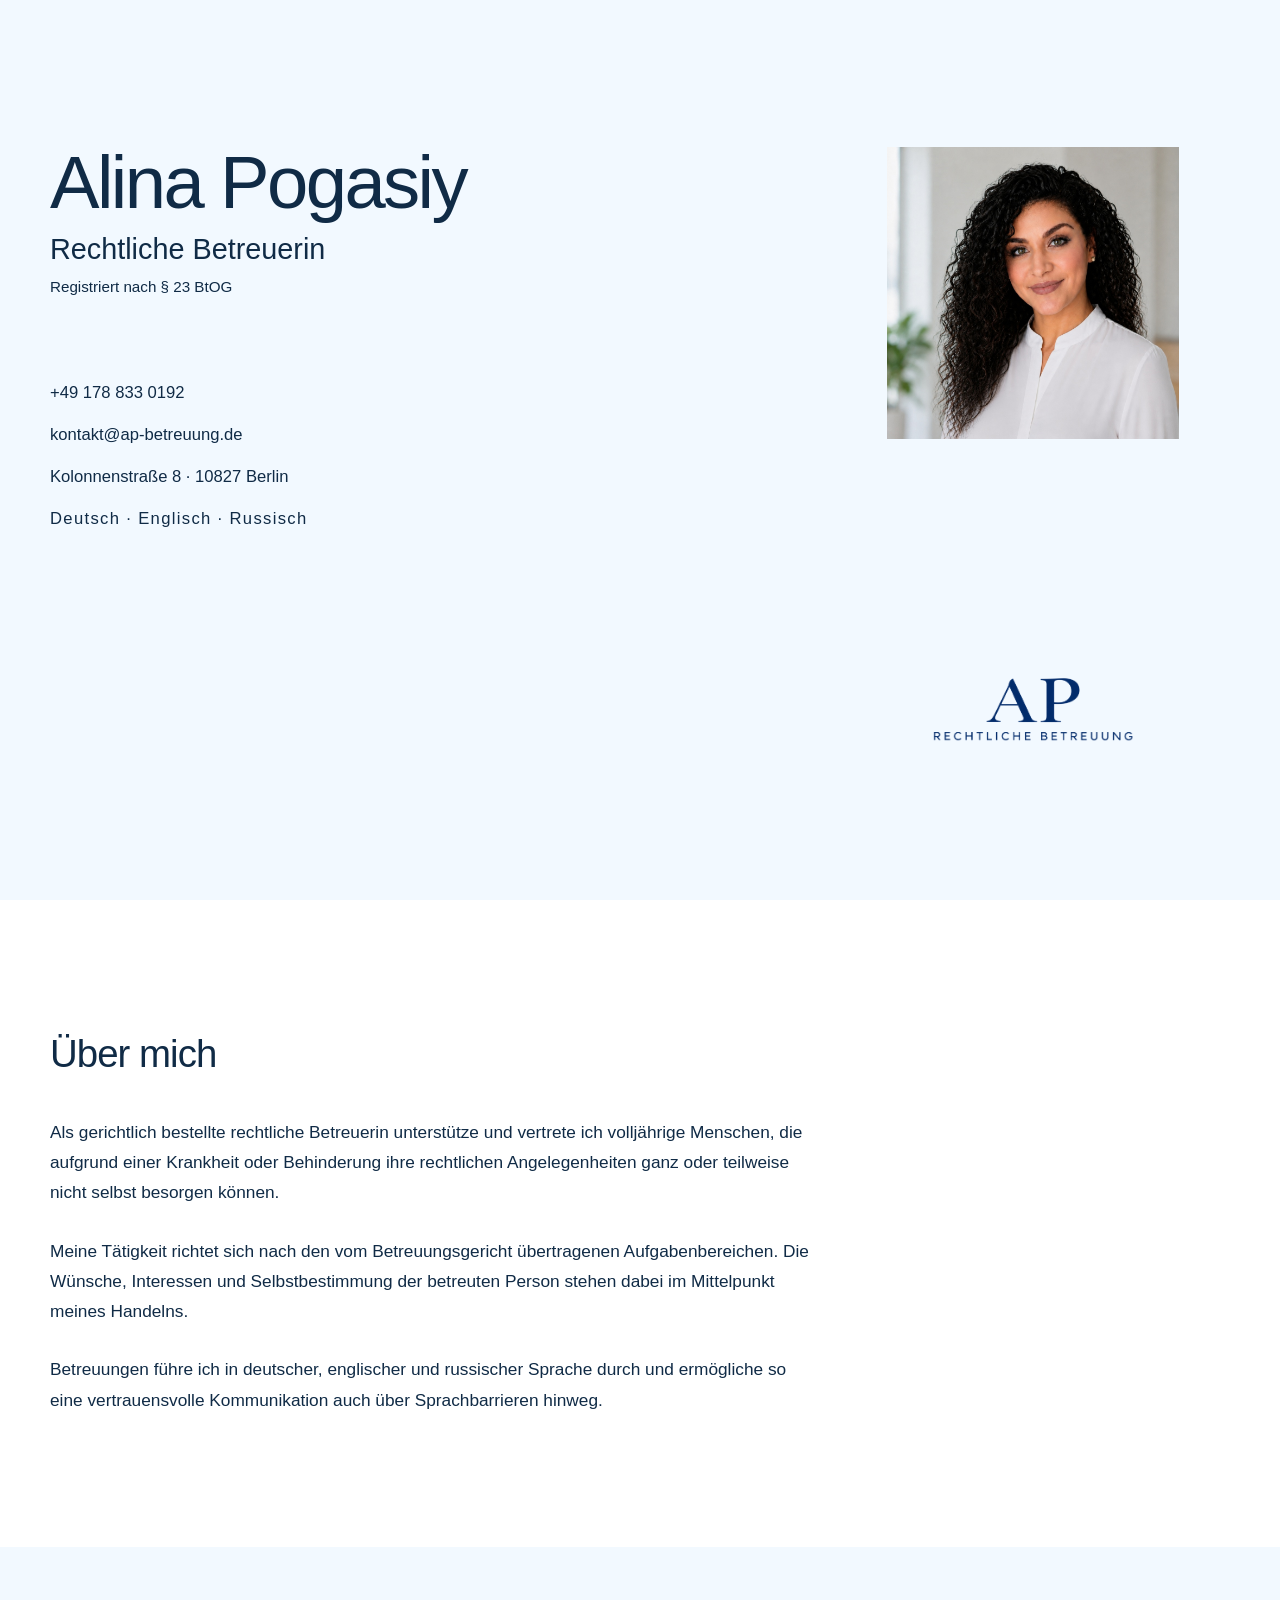
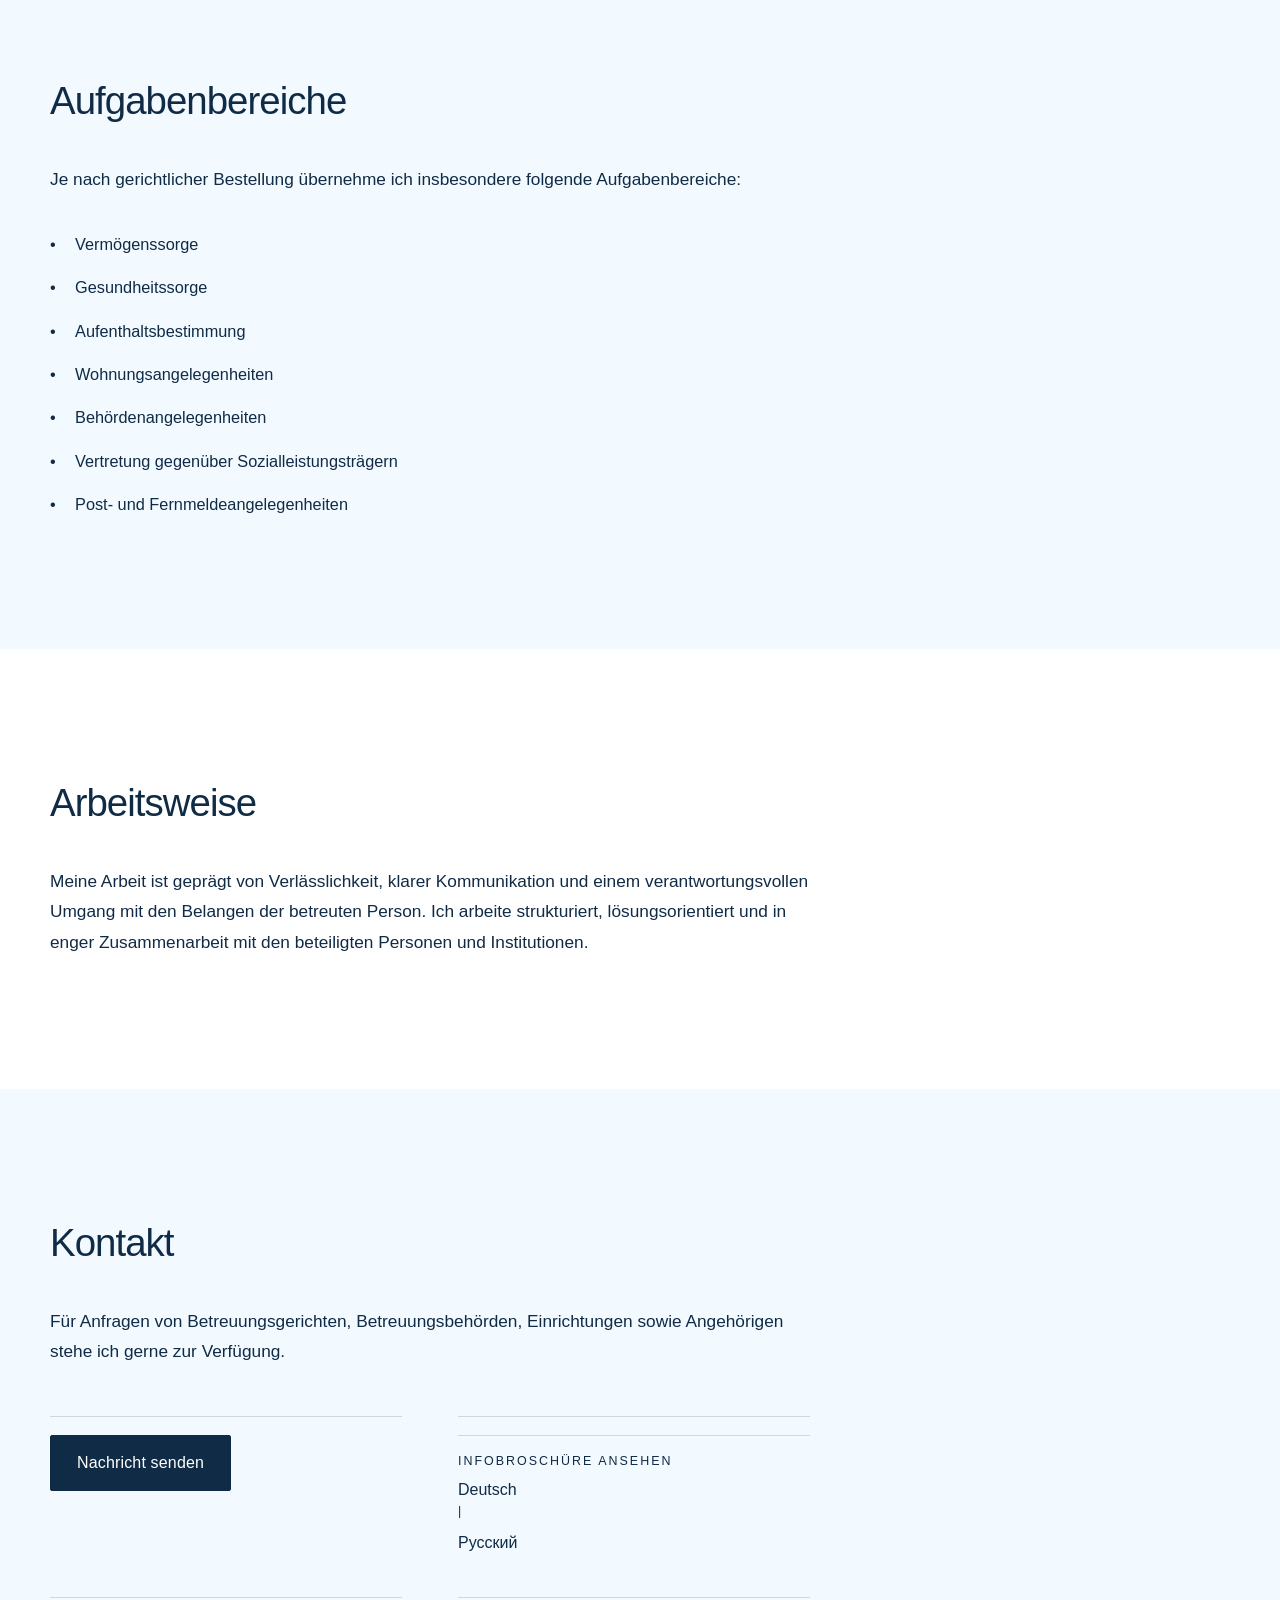
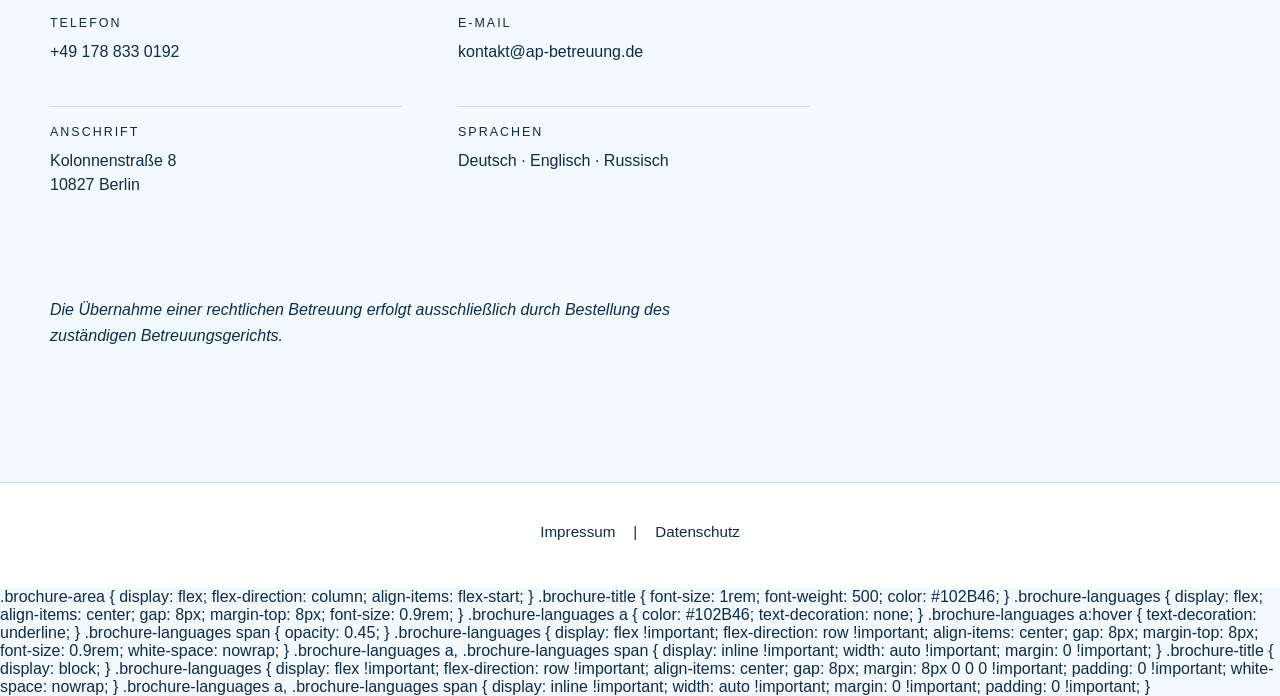
==== index.html @ e3ca7b40 "Update index.html" ====
<!doctype html>
<html lang="de">
<head>
  <meta charset="utf-8">
  <meta name="viewport" content="width=device-width, initial-scale=1">
  <meta name="description" content="Alina Pogasiy – gerichtlich bestellte rechtliche Betreuerin in Berlin. Mehrsprachige Betreuung auf Deutsch, Englisch und Russisch.">
  <title>Alina Pogasiy | Rechtliche Betreuerin</title>
  <link rel="stylesheet" href="style.css">
</head>
<body>
  <main>
    <section class="intro">
      <div class="intro__inner">
        <div class="intro__text">
          <h1>Alina Pogasiy</h1>
          <p class="intro__role">Rechtliche Betreuerin</p>
          <p class="intro__qualification">Registriert nach § 23 BtOG</p>

          <div class="intro__contact">
            <a href="tel:+491788330192">+49 178 833 0192</a>
            <a href="mailto:kontakt@ap-betreuung.de">kontakt@ap-betreuung.de</a>
            <a href="https://www.google.com/maps/search/?api=1&amp;query=Kolonnenstra%C3%9Fe+8%2C+10827+Berlin" target="_blank" rel="noopener">Kolonnenstraße 8 · 10827 Berlin</a>
            <p>Deutsch · Englisch · Russisch</p>
          </div>
        </div>

        <div class="intro__visuals">
          <img class="portrait" src="foto.jpg" alt="Porträt von Alina Pogasiy">
          <img class="logo" src="logo.png" alt="AP Rechtliche Betreuung">
        </div>
      </div>
    </section>

    <section class="section section--white" id="ueber-mich">
      <div class="section__inner">
        <h2>Über mich</h2>
        <div class="section__content prose">
          <p>Als gerichtlich bestellte rechtliche Betreuerin unterstütze und vertrete ich volljährige Menschen, die aufgrund einer Krankheit oder Behinderung ihre rechtlichen Angelegenheiten ganz oder teilweise nicht selbst besorgen können.</p>
          <p>Meine Tätigkeit richtet sich nach den vom Betreuungsgericht übertragenen Aufgabenbereichen. Die Wünsche, Interessen und Selbstbestimmung der betreuten Person stehen dabei im Mittelpunkt meines Handelns.</p>
          <p>Betreuungen führe ich in deutscher, englischer und russischer Sprache durch und ermögliche so eine vertrauensvolle Kommunikation auch über Sprachbarrieren hinweg.</p>
        </div>
      </div>
    </section>

    <section class="section section--brand" id="aufgabenbereiche">
      <div class="section__inner">
        <h2>Aufgabenbereiche</h2>
        <div class="section__content">
          <p class="lead">Je nach gerichtlicher Bestellung übernehme ich insbesondere folgende Aufgabenbereiche:</p>
          <ul class="areas">
            <li>Vermögenssorge</li>
            <li>Gesundheitssorge</li>
            <li>Aufenthaltsbestimmung</li>
            <li>Wohnungsangelegenheiten</li>
            <li>Behördenangelegenheiten</li>
            <li>Vertretung gegenüber Sozialleistungsträgern</li>
            <li>Post- und Fernmeldeangelegenheiten</li>
          </ul>
        </div>
      </div>
    </section>

    <section class="section section--white" id="arbeitsweise">
      <div class="section__inner">
        <h2>Arbeitsweise</h2>
        <div class="section__content prose">
          <p>Meine Arbeit ist geprägt von Verlässlichkeit, klarer Kommunikation und einem verantwortungsvollen Umgang mit den Belangen der betreuten Person. Ich arbeite strukturiert, lösungsorientiert und in enger Zusammenarbeit mit den beteiligten Personen und Institutionen.</p>
        </div>
      </div>
    </section>

    <section class="section section--brand" id="kontakt">
      <div class="section__inner">
        <h2>Kontakt</h2>
        <div class="section__content">
          <p class="lead">Für Anfragen von Betreuungsgerichten, Betreuungsbehörden, Einrichtungen sowie Angehörigen stehe ich gerne zur Verfügung.</p>

          <div class="contact-grid">
  <div class="contact-action">
    <a class="message-button" href="mailto:kontakt@ap-betreuung.de?subject=Nachricht%20%C3%BCber%20die%20Website">Nachricht senden</a>
  </div>

  <div class="contact-action">
    <div class="brochure-area">
  <span class="brochure-title">Infobroschüre ansehen</span>
  <p class="brochure-languages">
    <a href="Infobrosch%C3%BCre.pdf" target="_blank" rel="noopener">Deutsch</a>
    <span>|</span>
    <a href="Infobroschuere-Russisch.pdf" target="_blank" rel="noopener">Русский</a>
  </p>
</div>
  </div>

  <div><span>Telefon</span><a href="tel:+491788330192">+49 178 833 0192</a></div>

  <div><span>E-Mail</span><a href="mailto:kontakt@ap-betreuung.de">kontakt@ap-betreuung.de</a></div>

  <div><span>Anschrift</span><p>Kolonnenstraße 8<br>10827 Berlin</p></div>

  <div><span>Sprachen</span><p>Deutsch · Englisch · Russisch</p></div>
</div>
          </div>
          <p class="court-note">Die Übernahme einer rechtlichen Betreuung erfolgt ausschließlich durch Bestellung des zuständigen Betreuungsgerichts.</p>
        </div>
      </div>
    </section>
  </main>

  <footer class="footer">
    <a href="impressum.html">Impressum</a><span>|</span><a href="datenschutz.html">Datenschutz</a>
  </footer>
</body>
</html>
.brochure-area {
  display: flex;
  flex-direction: column;
  align-items: flex-start;
}

.brochure-title {
  font-size: 1rem;
  font-weight: 500;
  color: #102B46;
}

.brochure-languages {
  display: flex;
  align-items: center;
  gap: 8px;
  margin-top: 8px;
  font-size: 0.9rem;
}

.brochure-languages a {
  color: #102B46;
  text-decoration: none;
}

.brochure-languages a:hover {
  text-decoration: underline;
}

.brochure-languages span {
  opacity: 0.45;
}
.brochure-languages {
  display: flex !important;
  flex-direction: row !important;
  align-items: center;
  gap: 8px;
  margin-top: 8px;
  font-size: 0.9rem;
  white-space: nowrap;
}

.brochure-languages a,
.brochure-languages span {
  display: inline !important;
  width: auto !important;
  margin: 0 !important;
}
.brochure-title {
  display: block;
}

.brochure-languages {
  display: flex !important;
  flex-direction: row !important;
  align-items: center;
  gap: 8px;
  margin: 8px 0 0 0 !important;
  padding: 0 !important;
  white-space: nowrap;
}

.brochure-languages a,
.brochure-languages span {
  display: inline !important;
  width: auto !important;
  margin: 0 !important;
  padding: 0 !important;
}
---- style.css ----
/* AP Rechtliche Betreuung – neues Branding
   Montserrat wird lokal erwartet. Lege die Datei
   Montserrat-VariableFont_wght.ttf in denselben Ordner. */
@font-face {
  font-family: "Montserrat";
  src: url("Montserrat-VariableFont_wght.ttf") format("truetype");
  font-weight: 100 900;
  font-style: normal;
  font-display: swap;
}

:root {
  --brand-bg: #f2f9ff;
  --white: #ffffff;
  --ink: #102b46;
  --line: rgba(16, 43, 70, 0.16);
  --max: 1180px;
}

*, *::before, *::after { box-sizing: border-box; }
html { scroll-behavior: smooth; }
body {
  margin: 0;
  color: var(--ink);
  background: var(--brand-bg);
  font-family: "Montserrat", Arial, Helvetica, sans-serif;
  font-weight: 400;
  -webkit-font-smoothing: antialiased;
  text-rendering: optimizeLegibility;
}
a { color: inherit; text-decoration: none; }
a:hover { text-decoration: underline; text-underline-offset: 4px; }
h1, h2, p { margin-top: 0; }

/* Kopfbereich – Struktur der bisherigen Seite bleibt erhalten */
.intro {
  min-height: 100vh;
  display: flex;
  align-items: center;
  padding: 58px 36px;
  background: var(--brand-bg);
}
.intro__inner {
  width: min(100%, var(--max));
  margin: 0 auto;
  display: grid;
  grid-template-columns: minmax(0, 1.28fr) minmax(320px, 0.72fr);
  gap: 88px;
  align-items: start;
}
.intro__text { display: grid; align-content: start; }
h1 {
  margin: 0 0 12px;
  font-size: clamp(3.35rem, 5.8vw, 5.25rem);
  line-height: 1.02;
  letter-spacing: -0.035em;
  font-weight: 500;
}
.intro__role {
  margin-bottom: 10px;
  font-size: clamp(1.55rem, 2.25vw, 2.1rem);
  line-height: 1.15;
  font-weight: 400;
}
.intro__qualification {
  margin: 0;
  font-size: clamp(.95rem, 1.15vw, 1.08rem);
  line-height: 1.5;
  font-weight: 400;
}
.intro__contact {
  margin-top: 82px;
  display: grid;
  gap: 18px;
  font-size: clamp(1rem, 1.3vw, 1.2rem);
  line-height: 1.45;
  font-weight: 500;
}
.intro__contact a { width: fit-content; }
.intro__contact p { margin: 0; letter-spacing: .08em; font-weight: 400; }
.intro__visuals {
  display: grid;
  grid-template-rows: auto 1fr auto;
  justify-items: center;
  min-height: 610px;
}
.portrait {
  grid-row: 1;
  display: block;
  width: 292px;
  aspect-ratio: 1 / 1;
  object-fit: cover;
  object-position: center 40%;
  margin-top: 2px;
}
.logo {
  grid-row: 3;
  display: block;
  width: 210px;
  max-height: 125px;
  object-fit: contain;
  align-self: end;
  margin-bottom: 4px;
}

/* Inhaltsbereiche */
.section { padding: 132px 36px; }
.section--white { background: var(--white); }
.section--brand { background: var(--brand-bg); }
.section__inner {
  width: min(100%, var(--max));
  margin: 0 auto;
  display: grid;
  grid-template-columns: 1fr;
  gap: 42px;
  align-items: start;
}
h2 {
  margin: 0;
  max-width: 100%;
  font-size: clamp(2.15rem, 3vw, 3.05rem);
  line-height: 1.12;
  letter-spacing: -0.025em;
  font-weight: 500;
}
.section__content { max-width: 760px; }
.prose { display: grid; gap: 28px; }
.prose p, .lead {
  margin: 0;
  font-size: clamp(1.05rem, 1.35vw, 1.22rem);
  line-height: 1.75;
  font-weight: 400;
}
.areas {
  margin: 38px 0 0;
  padding: 0;
  list-style: none;
  display: grid;
  gap: 18px;
}
.areas li {
  position: relative;
  padding-left: 25px;
  font-size: clamp(1.02rem, 1.25vw, 1.16rem);
  line-height: 1.55;
}
.areas li::before { content: "•"; position: absolute; left: 0; top: 0; }

.message-button {
  display: inline-flex;
  align-items: center;
  justify-content: center;
  width: fit-content;
  margin-top: 34px;
  padding: 15px 26px;
  border: 1px solid var(--ink);
  border-radius: 2px;
  background: var(--ink);
  color: var(--white);
  font-size: 1rem;
  font-weight: 500;
  letter-spacing: .01em;
  transition: background .2s ease, color .2s ease, transform .2s ease;
}
.message-button:hover {
  background: transparent;
  color: var(--ink);
  text-decoration: none;
  transform: translateY(-1px);
}
.message-button:focus-visible {
  outline: 3px solid rgba(16, 43, 70, .25);
  outline-offset: 3px;
}

.contact-grid {
  margin-top: 50px;
  display: grid;
  grid-template-columns: repeat(2, minmax(0, 1fr));
  gap: 42px 56px;
}
.contact-grid div { padding-top: 18px; border-top: 1px solid var(--line); }
.contact-grid span {
  display: block;
  margin-bottom: 10px;
  font-size: .78rem;
  letter-spacing: .16em;
  text-transform: uppercase;
  font-weight: 500;
}
.contact-grid a, .contact-grid p {
  margin: 0;
  font-size: clamp(1rem, 1.15vw, 1.12rem);
  line-height: 1.5;
}
.court-note {
  margin: 58px 0 0;
  max-width: 690px;
  font-size: 1rem;
  line-height: 1.65;
  font-style: italic;
}
.footer {
  display: flex;
  justify-content: center;
  gap: 18px;
  padding: 40px 20px 48px;
  background: var(--white);
  border-top: 1px solid var(--line);
  font-size: .95rem;
}

/* Impressum und Datenschutz: Inhalt bleibt unverändert, nur Branding */
.legal-page {
  width: min(100% - 40px, 900px);
  min-height: 100vh;
  margin: 0 auto;
  padding: 64px 0 80px;
  background: var(--white);
  color: var(--ink);
  line-height: 1.75;
}
body:has(.legal-page) { background: var(--white); }
.legal-page h1 {
  margin: 0 0 36px;
  font-size: clamp(2rem, 4vw, 2.4rem);
  line-height: 1.15;
  letter-spacing: -.02em;
  font-weight: 500;
}
.legal-page h2 {
  margin: 44px 0 16px;
  font-size: clamp(1.35rem, 2.5vw, 1.6rem);
  line-height: 1.25;
  letter-spacing: -.01em;
  font-weight: 500;
}
.legal-page p, .legal-page li { font-size: 1rem; line-height: 1.75; }
.legal-page p { margin-bottom: 18px; }
.legal-page ul { margin: 0 0 24px; padding-left: 1.4rem; }
.legal-page li + li { margin-top: 6px; }
.legal-page a { color: inherit; text-decoration: underline; text-underline-offset: 3px; }
.back-link { display: inline-block; margin-bottom: 30px; font-size: .95rem; text-decoration: none !important; }
.back-link:hover { text-decoration: underline !important; }

@media (max-width: 820px) {
  .intro { min-height: auto; padding: 40px 22px 66px; }
  .intro__inner { grid-template-columns: 1fr; gap: 54px; }
  .intro__contact { margin-top: 50px; }
  .intro__visuals {
    min-height: auto;
    grid-template-columns: minmax(0, 1fr) minmax(150px, .58fr);
    grid-template-rows: auto;
    gap: 28px;
    align-items: end;
  }
  .portrait, .logo { grid-row: auto; width: 100%; margin: 0; }
  .portrait { aspect-ratio: 4 / 5; object-position: center 24%; }
  .logo { max-width: 220px; justify-self: center; }
  .section { padding: 96px 22px; }
  .section__inner { gap: 34px; }
  
.message-button {
  display: inline-flex;
  align-items: center;
  justify-content: center;
  width: fit-content;
  margin-top: 34px;
  padding: 15px 26px;
  border: 1px solid var(--ink);
  border-radius: 2px;
  background: var(--ink);
  color: var(--white);
  font-size: 1rem;
  font-weight: 500;
  letter-spacing: .01em;
  transition: background .2s ease, color .2s ease, transform .2s ease;
}
.message-button:hover {
  background: transparent;
  color: var(--ink);
  text-decoration: none;
  transform: translateY(-1px);
}
.message-button:focus-visible {
  outline: 3px solid rgba(16, 43, 70, .25);
  outline-offset: 3px;
}

.contact-grid { grid-template-columns: 1fr; }
}

@media (max-width: 560px) {
  h1 { font-size: clamp(2.8rem, 13vw, 4rem); }
  .intro__role { font-size: 1.4rem; }
  .intro__visuals { grid-template-columns: 1fr; gap: 36px; }
  .portrait { width: min(100%, 360px); justify-self: start; aspect-ratio: 4 / 5; }
  .logo { width: 190px; justify-self: start; }
  h2 { font-size: 2rem; }
  .legal-page { width: min(100% - 28px, 900px); padding: 36px 0 56px; }
  .legal-page h1 { margin-bottom: 28px; }
  .legal-page h2 { margin-top: 34px; }
}
.brochure-button {
  display: inline-flex;
  align-items: center;
  justify-content: center;
  width: fit-content;
  margin-top: 34px;
  margin-left: 24px;
  padding: 14px 25px;
  border: 1px solid #102B46;
  border-radius: 2px;
  background: transparent;
  color: #102B46;
  font-size: 1rem;
  font-weight: 500;
  text-decoration: none;
}

.brochure-button:hover {
  background: #102B46;
  color: white;
  text-decoration: none;
}
@media (max-width: 700px) {
  .logo {
    display: block;
    margin-left: auto !important;
    margin-right: auto !important;
    justify-self: center !important;
    align-self: center !important;
  }
}
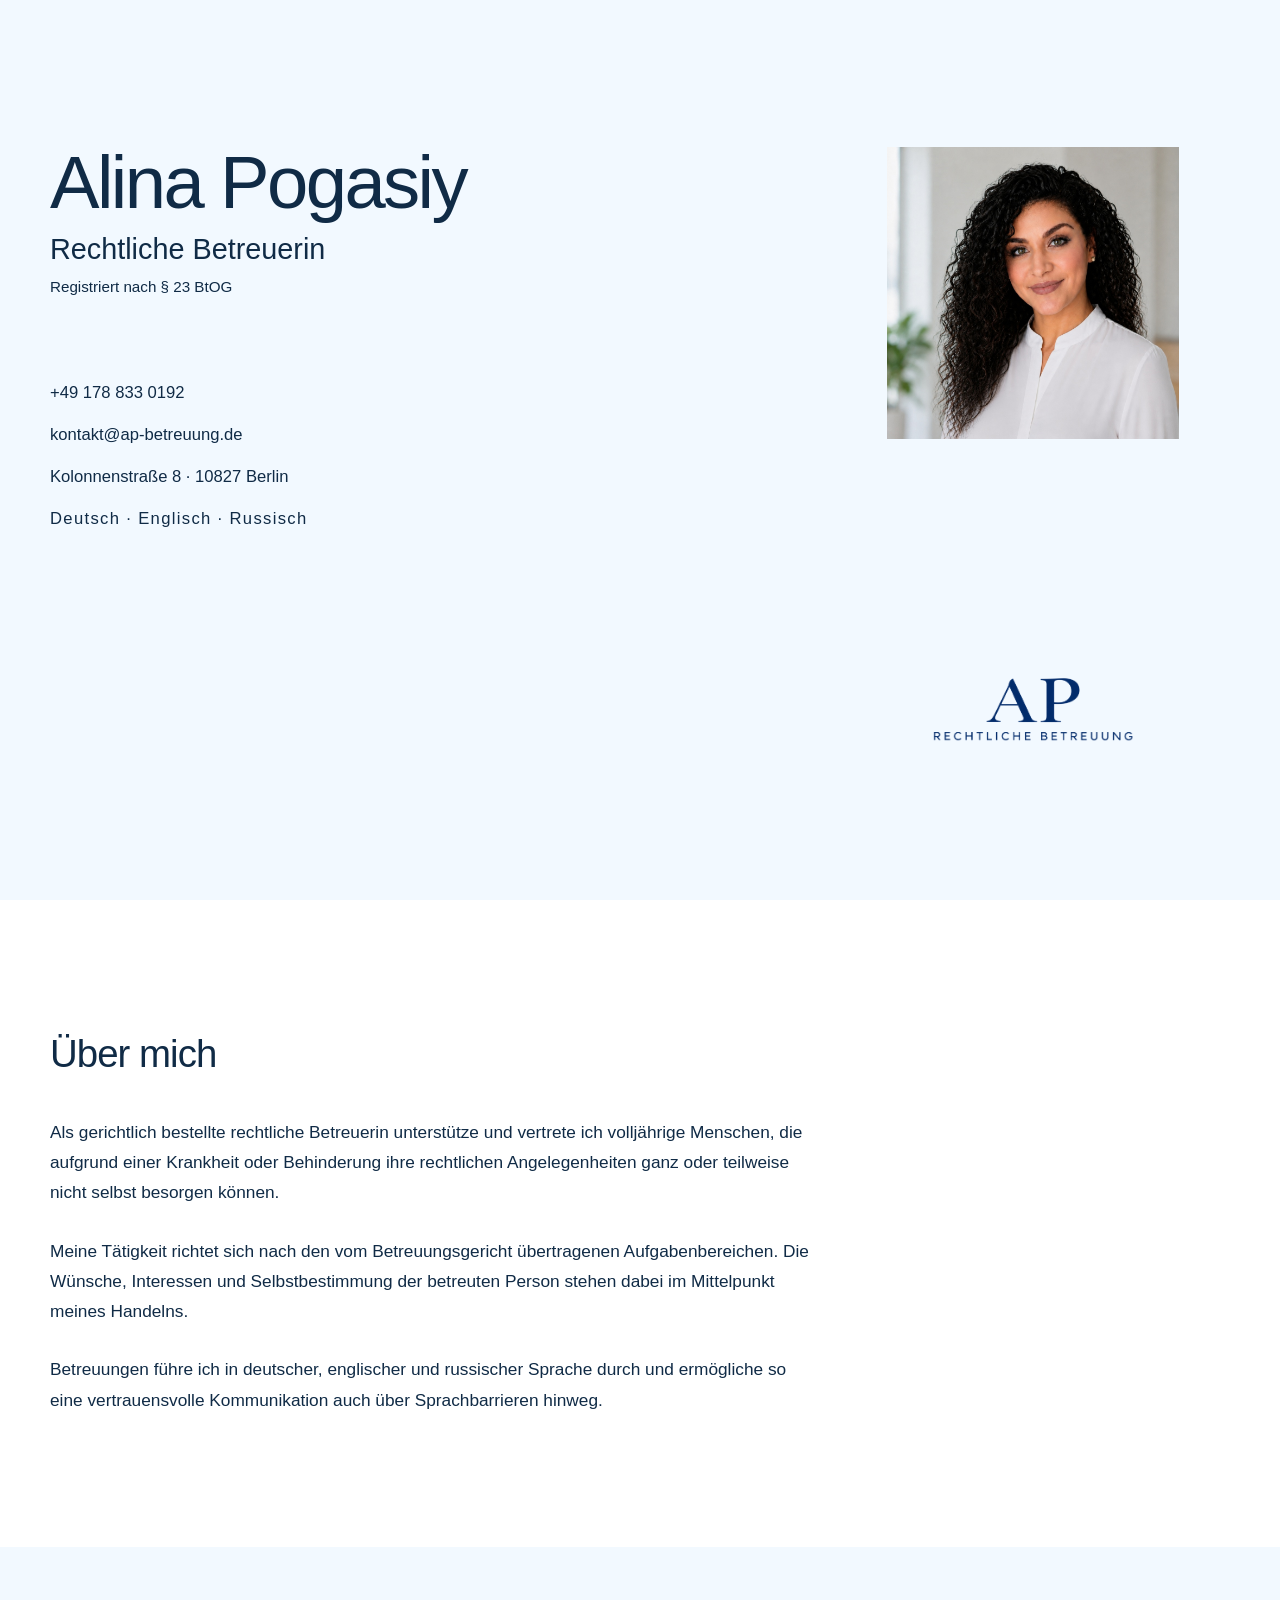
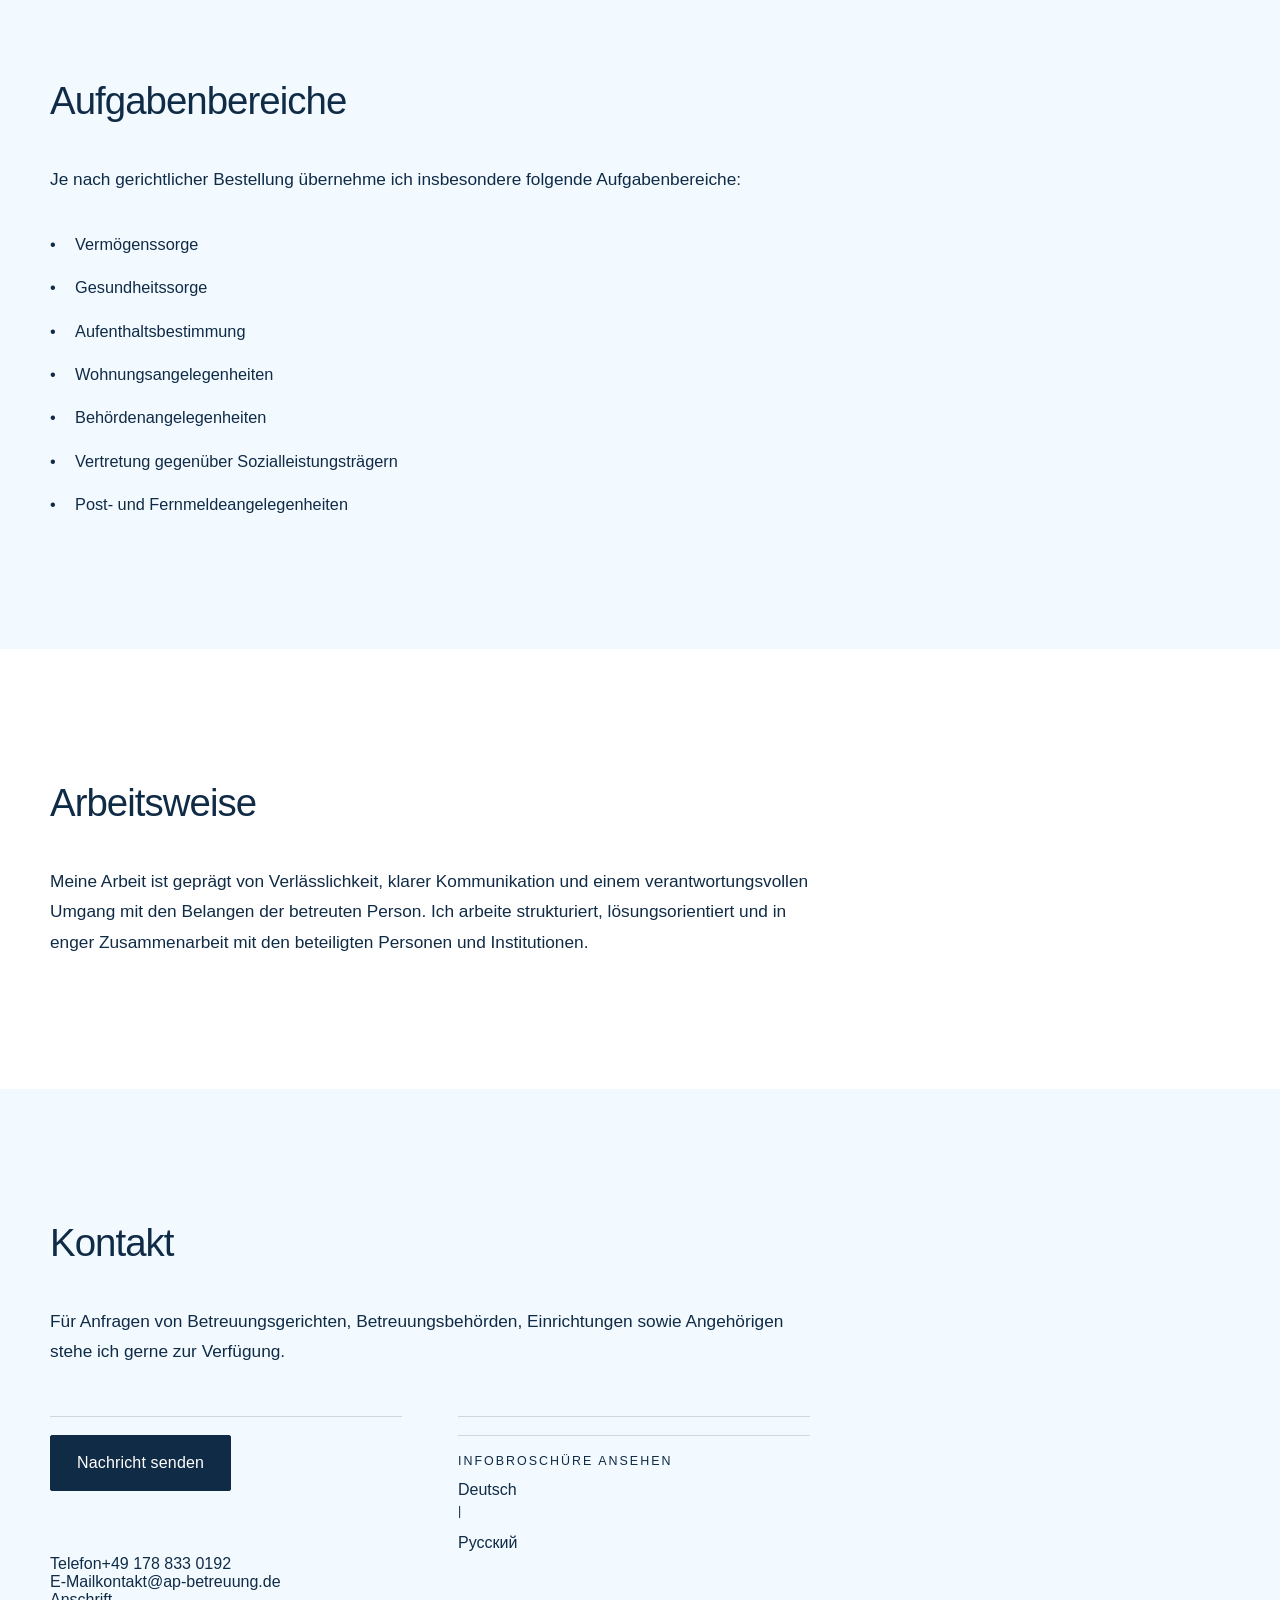
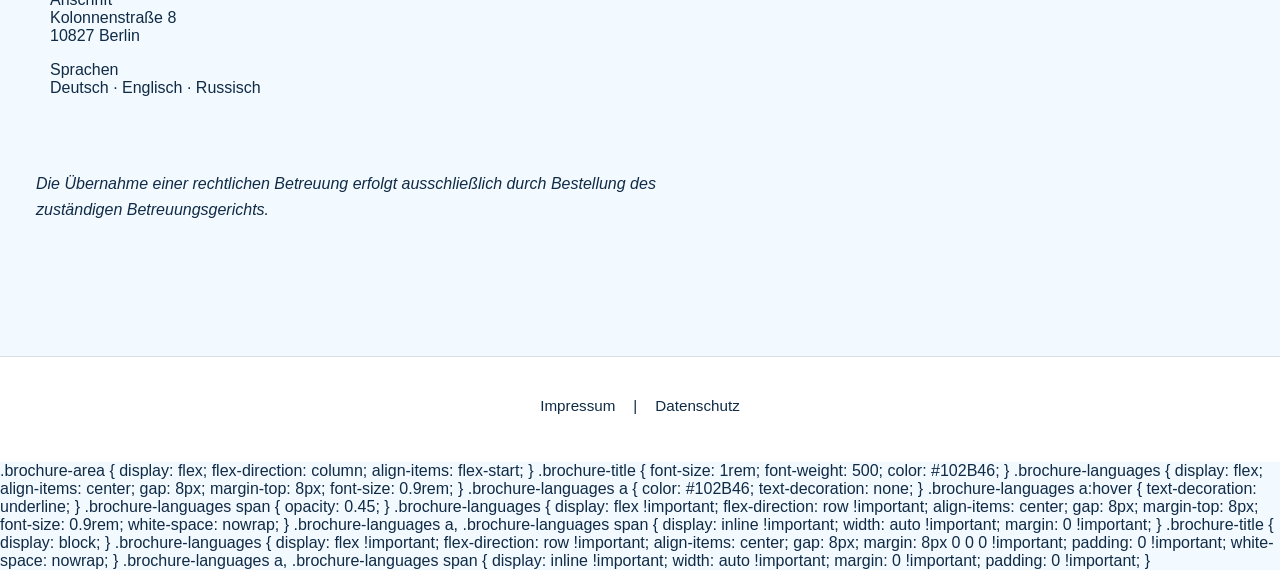
==== commit e9a6279a: "Update index.html" ====
--- a/index.html
+++ b/index.html
@@ -86,8 +86,9 @@
   <p class="brochure-languages">
     <a href="Infobrosch%C3%BCre.pdf" target="_blank" rel="noopener">Deutsch</a>
     <span>|</span>
-    <a href="Infobroschuere-Russisch.pdf" target="_blank" rel="noopener">Русский</a>
+    <a href="Infobroschuere_Russisch.pdf" target="_blank" rel="noopener">Русский</a>
   </p>
+</div>
 </div>
   </div>
 
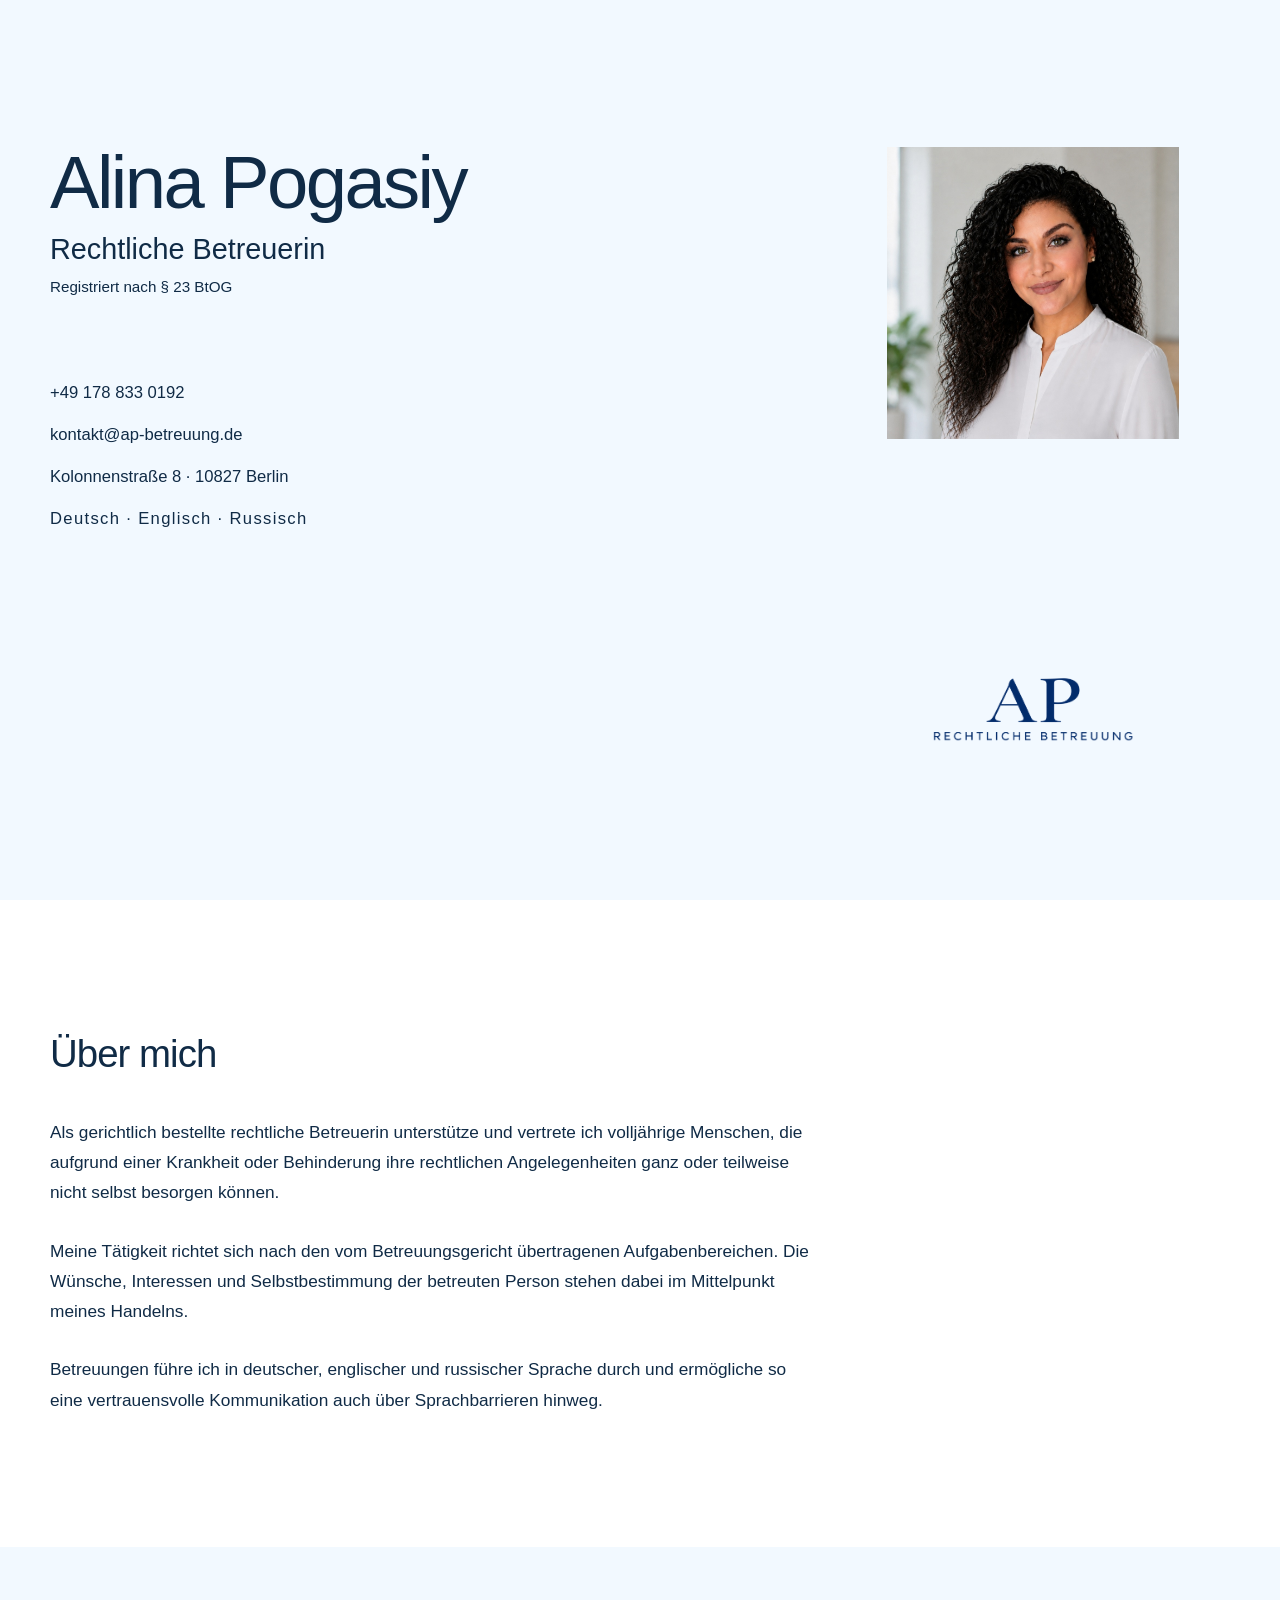
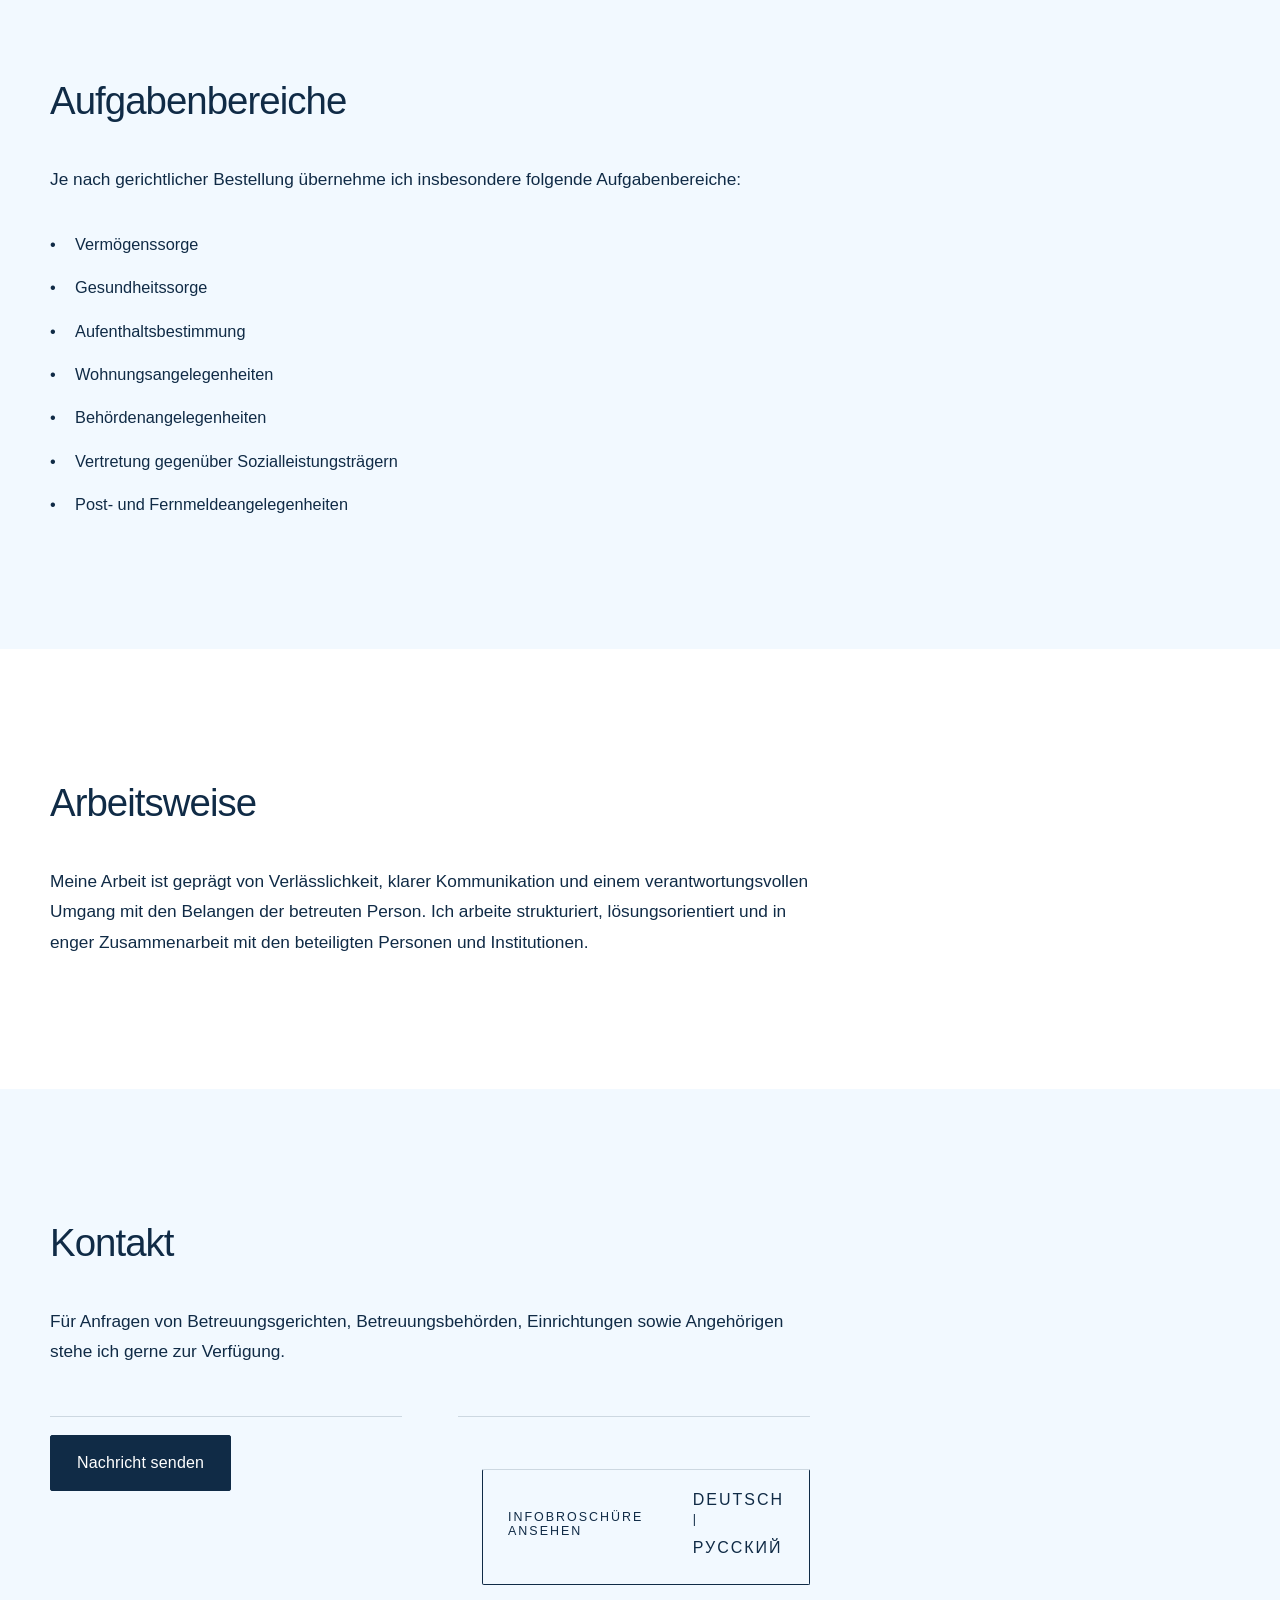
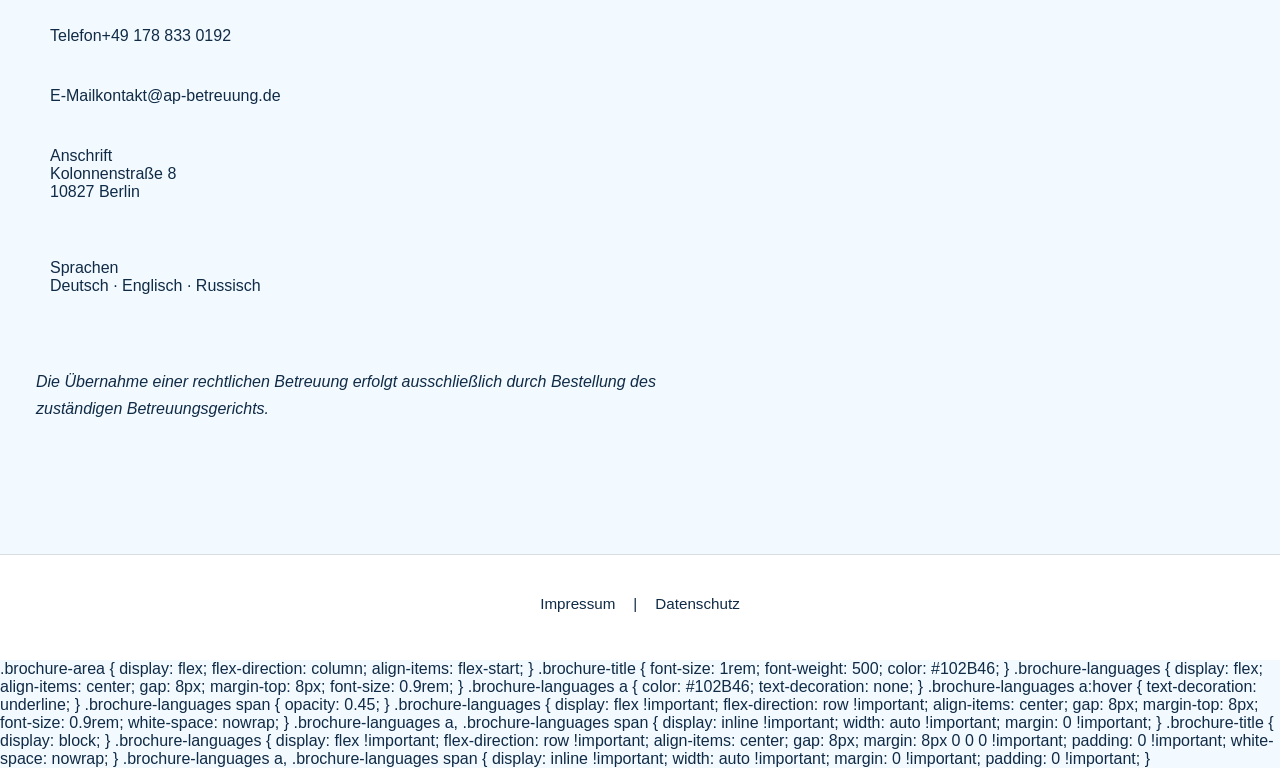
==== commit 271c6ce8: "Update index.html" ====
--- a/index.html
+++ b/index.html
@@ -81,13 +81,14 @@
   </div>
 
   <div class="contact-action">
-    <div class="brochure-area">
+    <div class="brochure-button">
   <span class="brochure-title">Infobroschüre ansehen</span>
-  <p class="brochure-languages">
+  <span class="brochure-languages">
     <a href="Infobrosch%C3%BCre.pdf" target="_blank" rel="noopener">Deutsch</a>
-    <span>|</span>
+    <span class="separator">|</span>
     <a href="Infobroschuere_Russisch.pdf" target="_blank" rel="noopener">Русский</a>
-  </p>
+  </span>
+</div>
 </div>
 </div>
   </div>
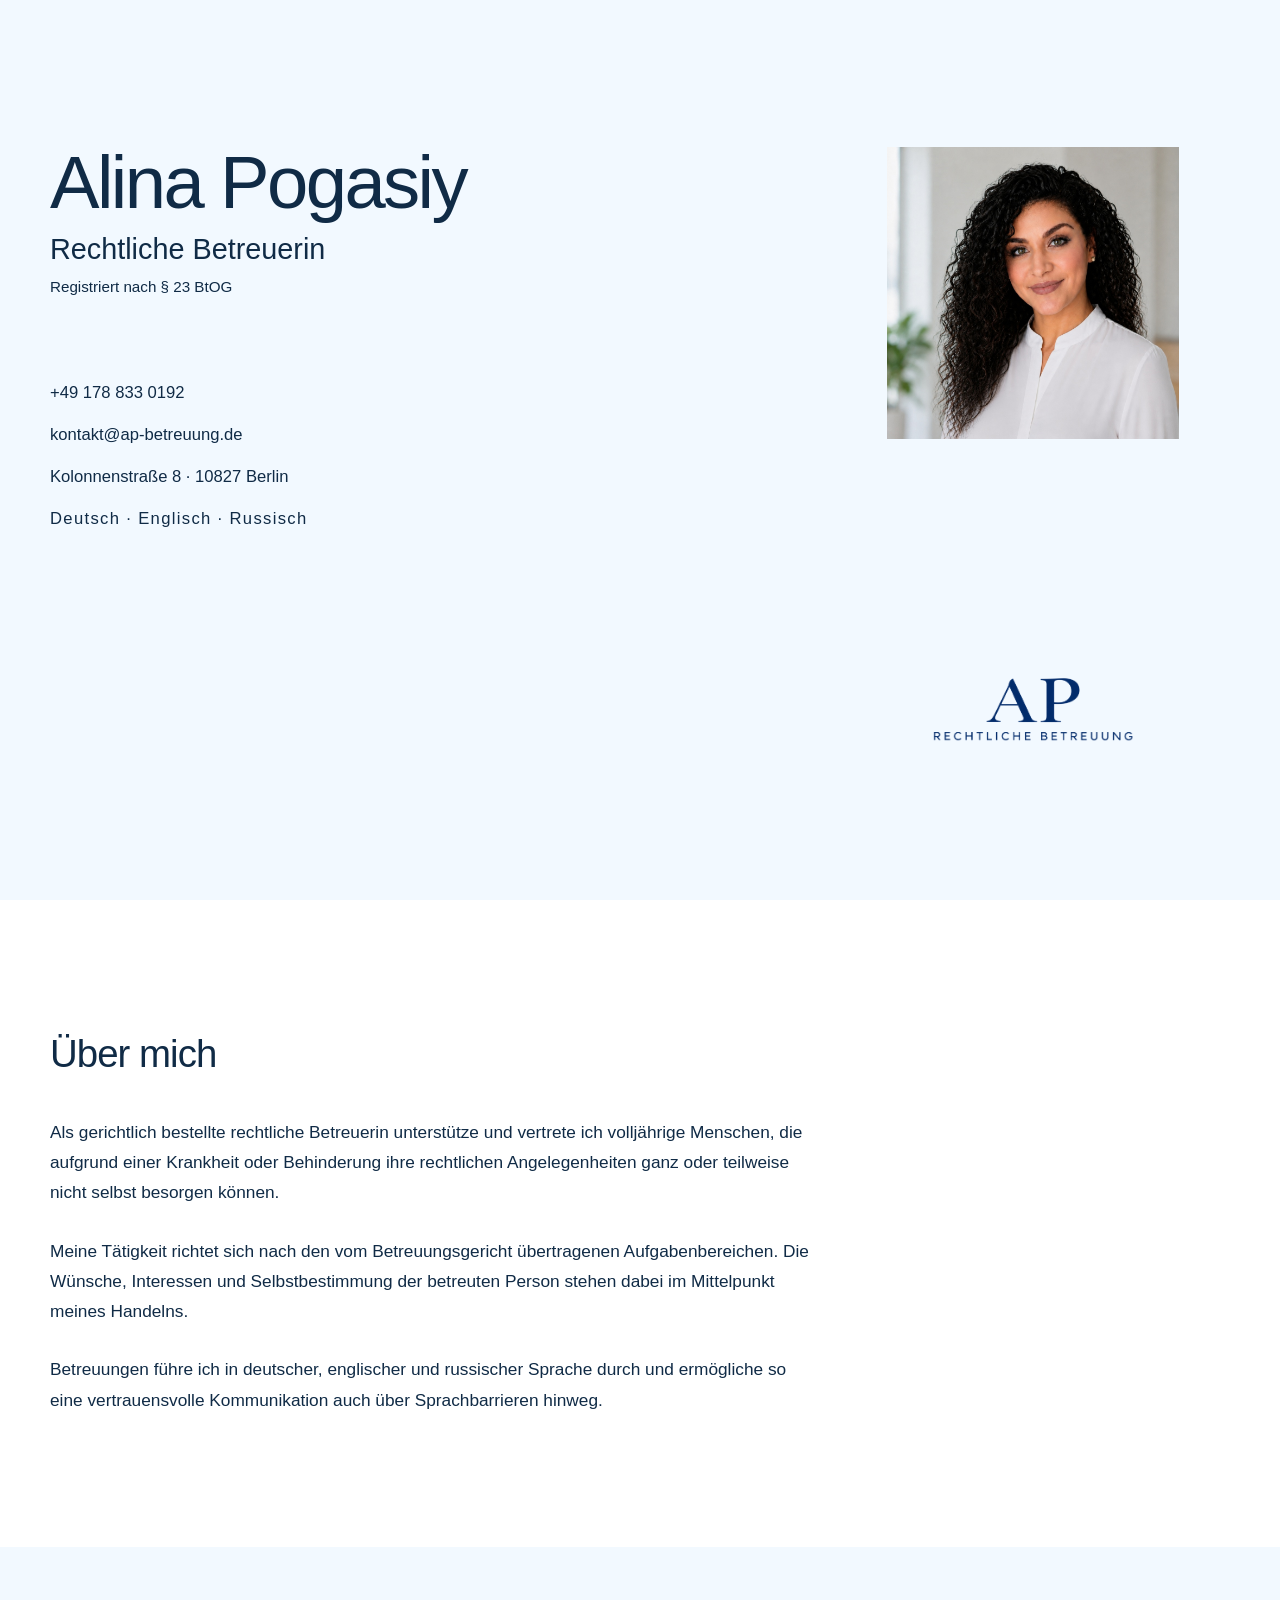
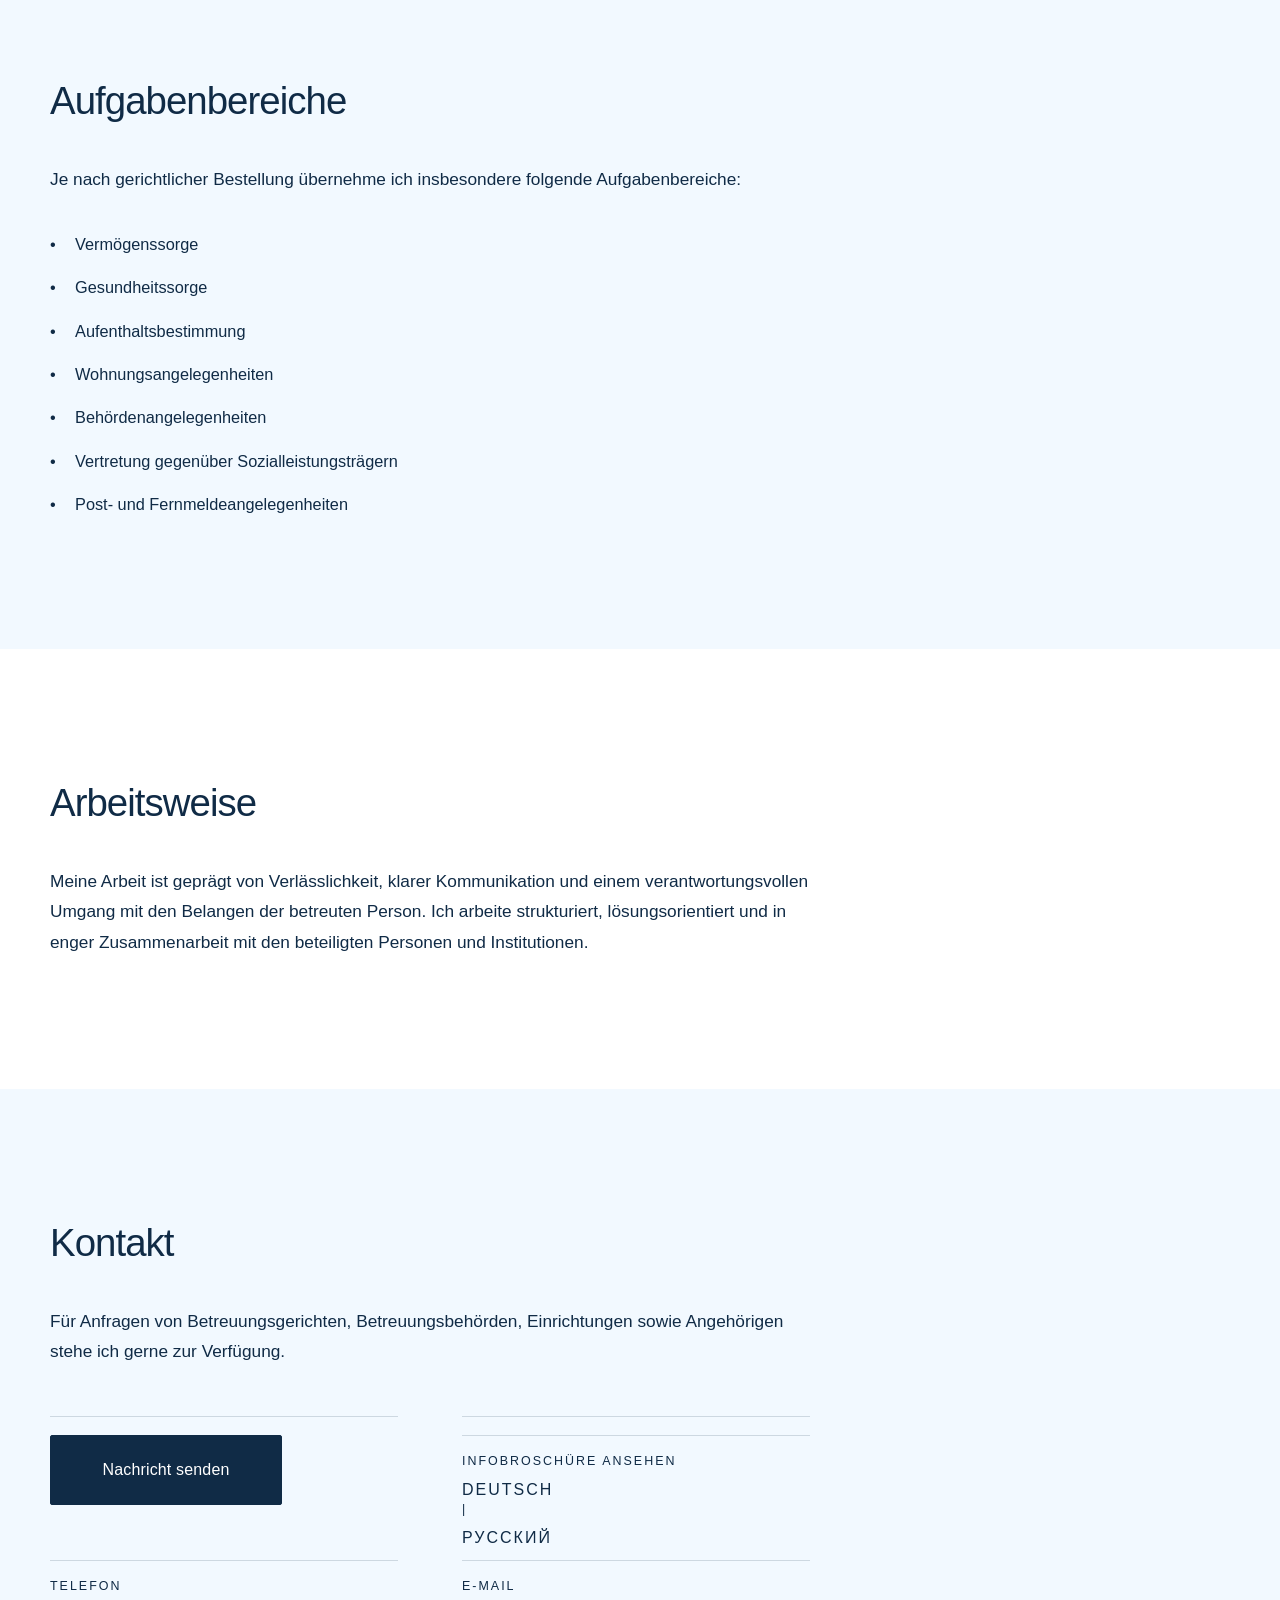
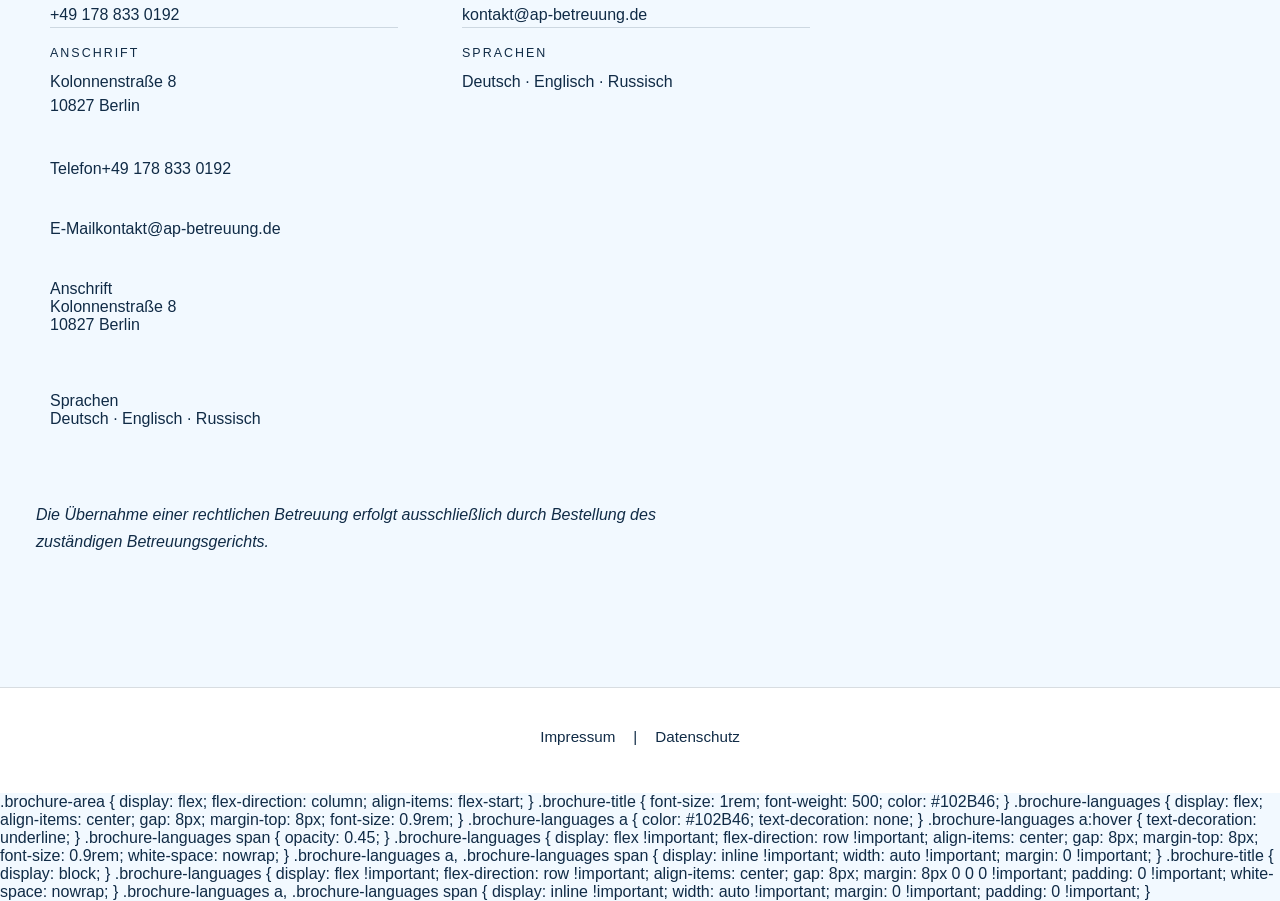
==== commit 95252f79: "Update index.html" ====
--- a/index.html
+++ b/index.html
@@ -76,20 +76,45 @@
           <p class="lead">Für Anfragen von Betreuungsgerichten, Betreuungsbehörden, Einrichtungen sowie Angehörigen stehe ich gerne zur Verfügung.</p>
 
           <div class="contact-grid">
-  <div class="contact-action">
-    <a class="message-button" href="mailto:kontakt@ap-betreuung.de?subject=Nachricht%20%C3%BCber%20die%20Website">Nachricht senden</a>
-  </div>
-
-  <div class="contact-action">
-    <div class="brochure-button">
-  <span class="brochure-title">Infobroschüre ansehen</span>
-  <span class="brochure-languages">
-    <a href="Infobrosch%C3%BCre.pdf" target="_blank" rel="noopener">Deutsch</a>
-    <span class="separator">|</span>
-    <a href="Infobroschuere_Russisch.pdf" target="_blank" rel="noopener">Русский</a>
-  </span>
-</div>
-</div>
+
+  <div class="contact-button-cell">
+    <a class="message-button"
+       href="mailto:kontakt@ap-betreuung.de?subject=Nachricht%20%C3%BCber%20die%20Website">
+      Nachricht senden
+    </a>
+  </div>
+
+  <div class="contact-button-cell">
+    <div class="brochure-box">
+      <span class="brochure-title">Infobroschüre ansehen</span>
+      <span class="brochure-languages">
+        <a href="Infobrosch%C3%BCre.pdf" target="_blank" rel="noopener">Deutsch</a>
+        <span>|</span>
+        <a href="Infobroschuere_Russisch.pdf" target="_blank" rel="noopener">Русский</a>
+      </span>
+    </div>
+  </div>
+
+  <div class="contact-item">
+    <span>Telefon</span>
+    <a href="tel:+491788330192">+49 178 833 0192</a>
+  </div>
+
+  <div class="contact-item">
+    <span>E-Mail</span>
+    <a href="mailto:kontakt@ap-betreuung.de">kontakt@ap-betreuung.de</a>
+  </div>
+
+  <div class="contact-item">
+    <span>Anschrift</span>
+    <p>Kolonnenstraße 8<br>10827 Berlin</p>
+  </div>
+
+  <div class="contact-item">
+    <span>Sprachen</span>
+    <p>Deutsch · Englisch · Russisch</p>
+  </div>
+
 </div>
   </div>
 
--- a/style.css
+++ b/style.css
@@ -332,3 +332,119 @@
     align-self: center !important;
   }
 }
+.brochure-button {
+  display: inline-flex;
+  flex-direction: column;
+  align-items: flex-start;
+  justify-content: center;
+  background: #102B46;
+  padding: 14px 22px;
+  color: white;
+  box-sizing: border-box;
+}
+
+.brochure-button .brochure-title {
+  color: white;
+  font-size: 1rem;
+  font-weight: 400;
+  line-height: 1.3;
+}
+
+.brochure-button .brochure-languages {
+  display: flex !important;
+  flex-direction: row !important;
+  align-items: center;
+  gap: 7px;
+  margin: 5px 0 0 0 !important;
+  padding: 0 !important;
+  white-space: nowrap;
+}
+
+.brochure-button .brochure-languages a {
+  display: inline !important;
+  color: white;
+  text-decoration: none;
+  font-size: 0.85rem;
+  width: auto !important;
+  margin: 0 !important;
+  padding: 0 !important;
+}
+
+.brochure-button .separator {
+  color: rgba(255,255,255,0.6);
+}
+
+.brochure-button .brochure-languages a:hover {
+  text-decoration: underline;
+}
+.contact-grid {
+  display: grid;
+  grid-template-columns: 1fr 1fr;
+  column-gap: 64px;
+  row-gap: 0;
+  align-items: start;
+}
+
+.contact-action {
+  display: flex;
+  align-items: flex-start;
+}
+
+.message-button,
+.brochure-button {
+  width: 232px;
+  min-height: 70px;
+  box-sizing: border-box;
+}
+
+.message-button {
+  display: flex;
+  align-items: center;
+  justify-content: center;
+}
+
+.brochure-button {
+  display: flex;
+  flex-direction: column;
+  justify-content: center;
+  align-items: center;
+  padding: 10px 14px;
+  border: 1px solid #102B46;
+  background: transparent;
+  color: #102B46;
+}
+
+.brochure-button .brochure-title {
+  font-size: 0.92rem;
+  line-height: 1.2;
+  font-weight: 500;
+  color: #102B46;
+  white-space: nowrap;
+}
+
+.brochure-button .brochure-languages {
+  display: flex !important;
+  flex-direction: row !important;
+  align-items: center;
+  justify-content: center;
+  gap: 6px;
+  margin: 6px 0 0 0 !important;
+  padding: 0 !important;
+  white-space: nowrap;
+}
+
+.brochure-button .brochure-languages a,
+.brochure-button .separator {
+  display: inline !important;
+  width: auto !important;
+  margin: 0 !important;
+  padding: 0 !important;
+  font-size: 0.78rem;
+  line-height: 1;
+  color: #102B46;
+  text-decoration: none;
+}
+
+.brochure-button .brochure-languages a:hover {
+  text-decoration: underline;
+}
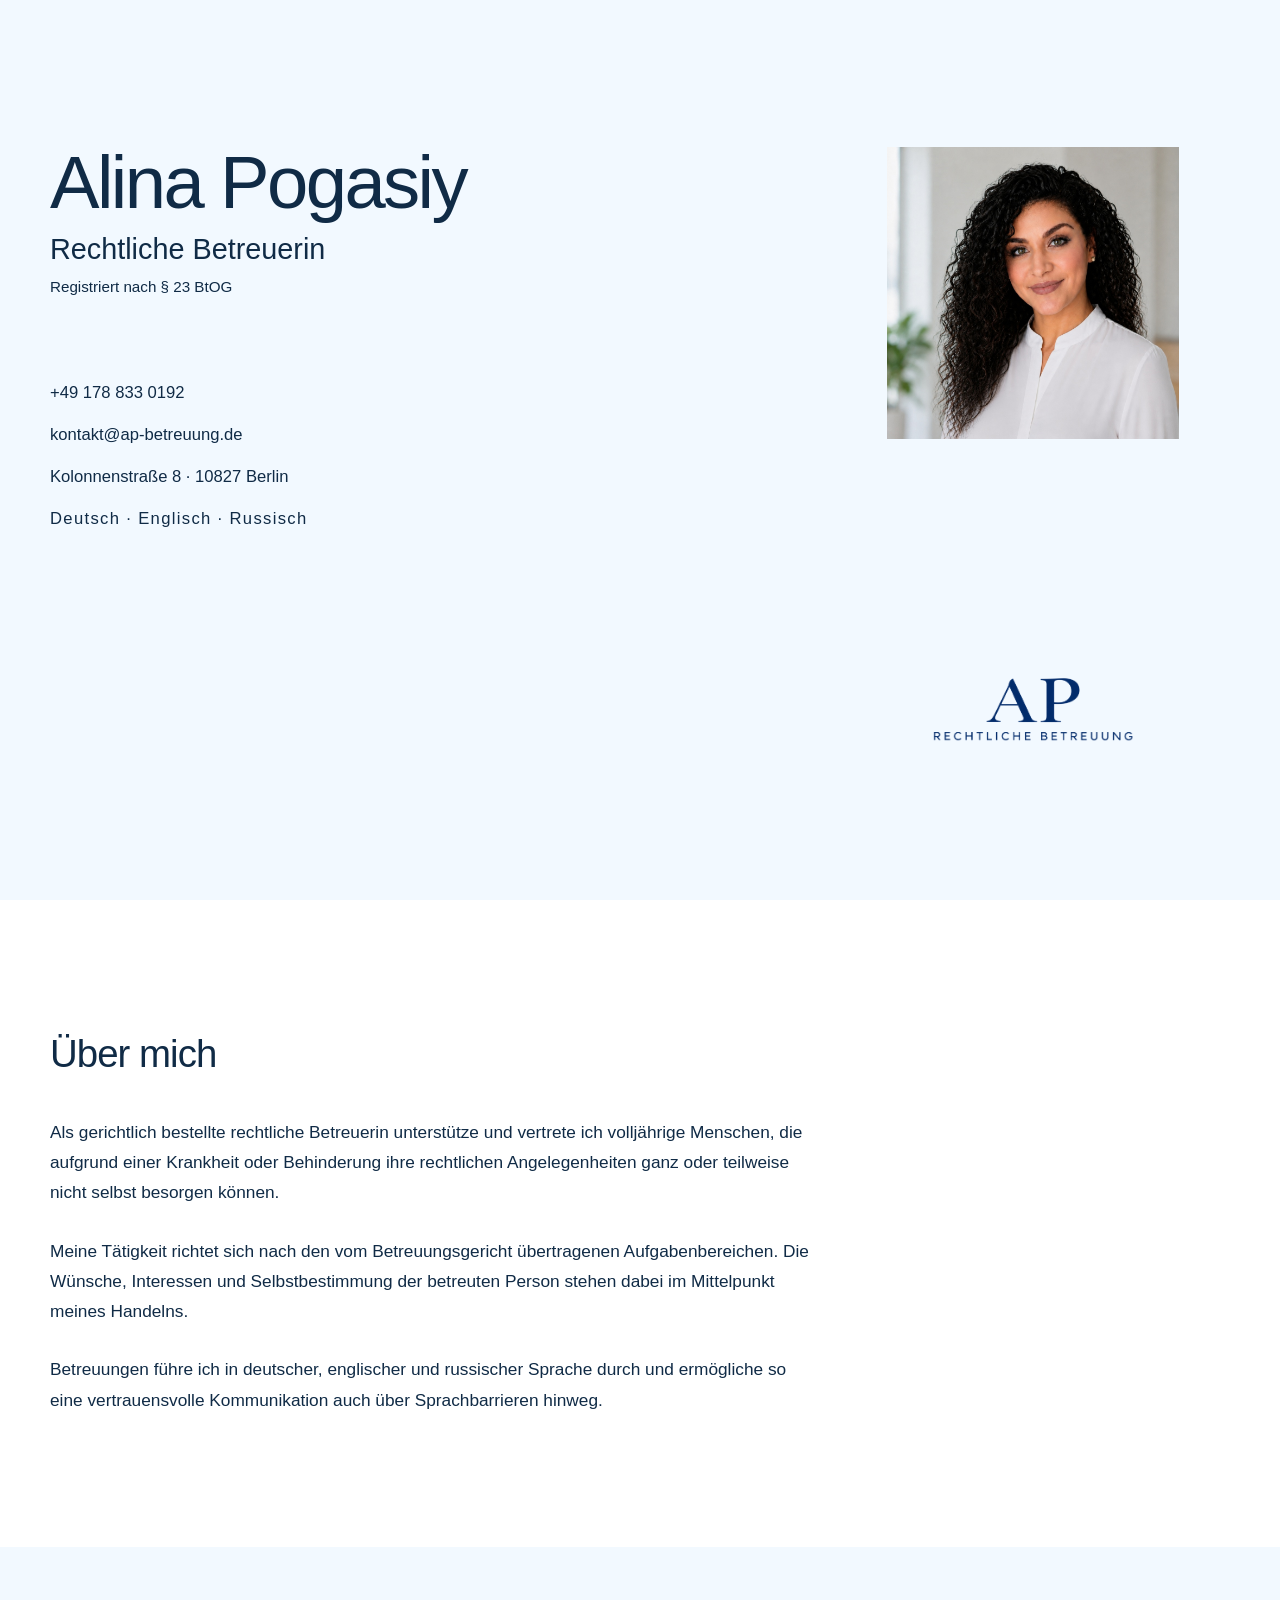
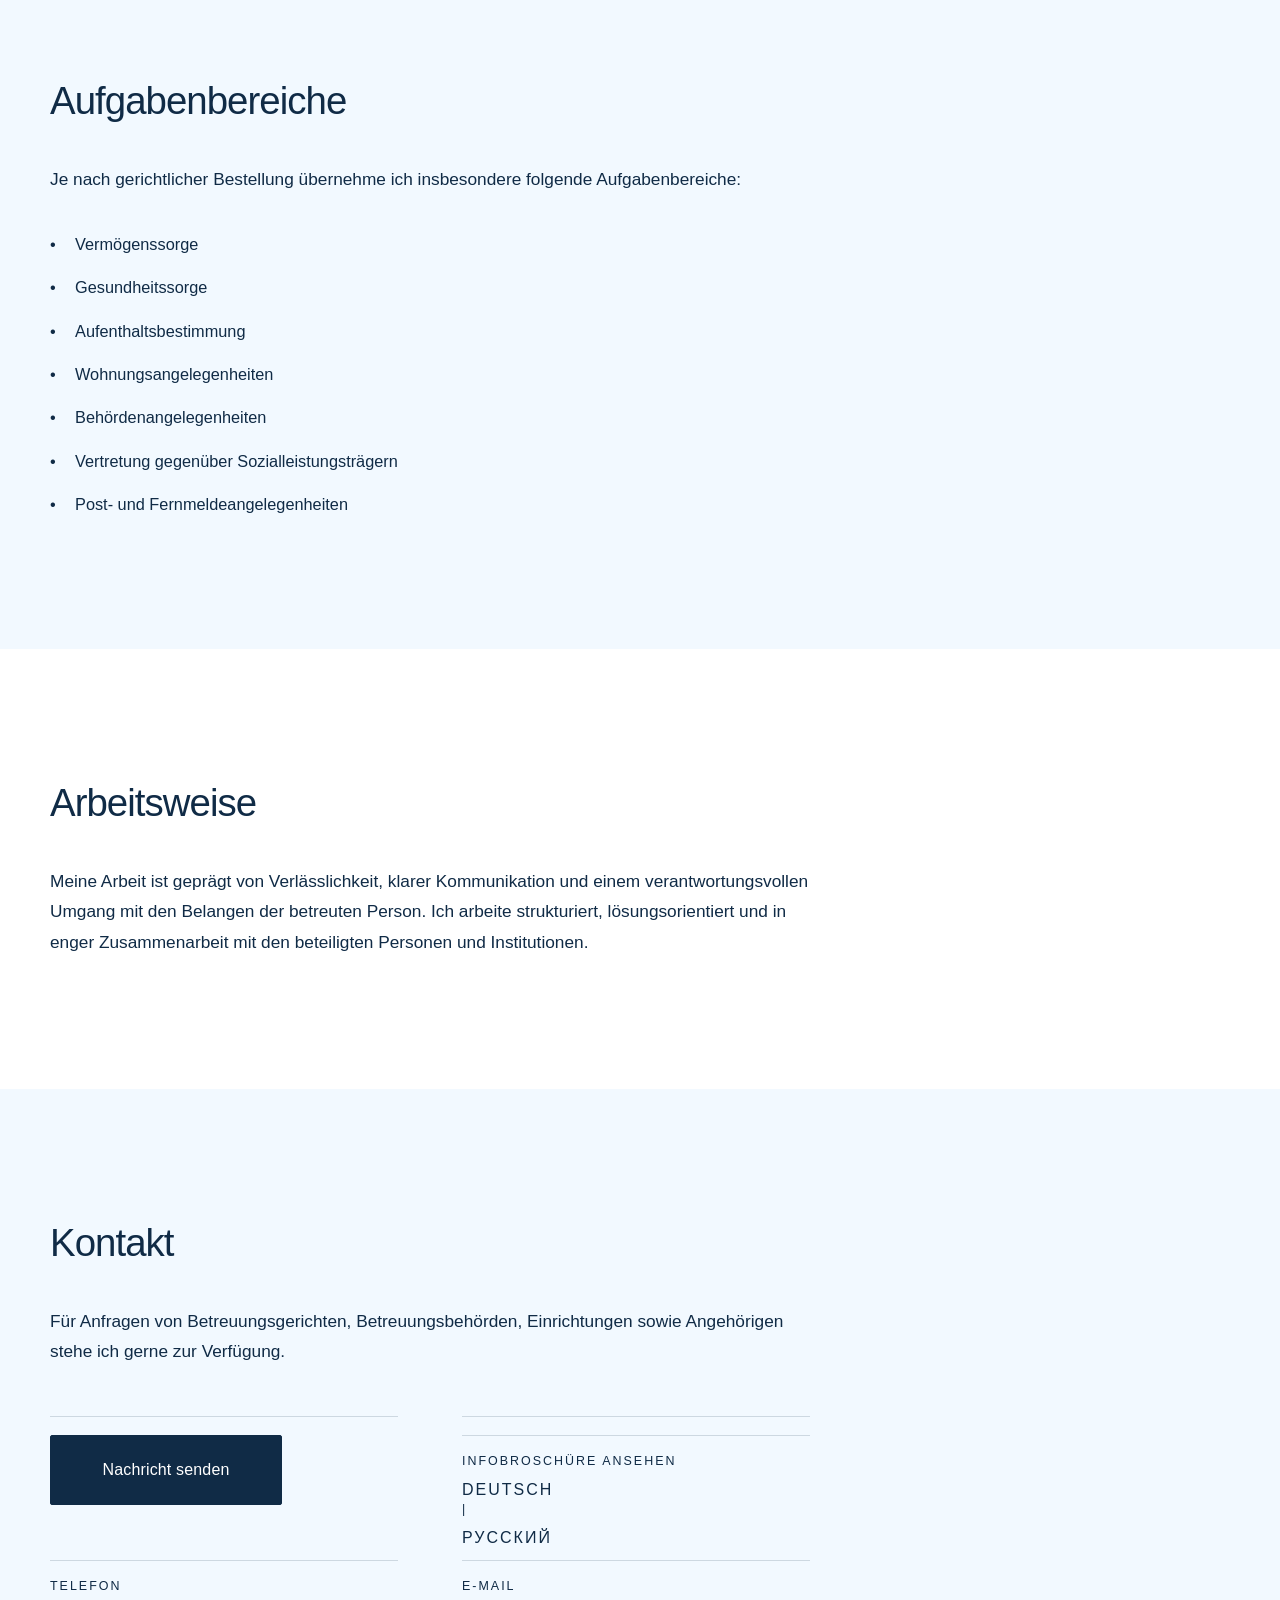
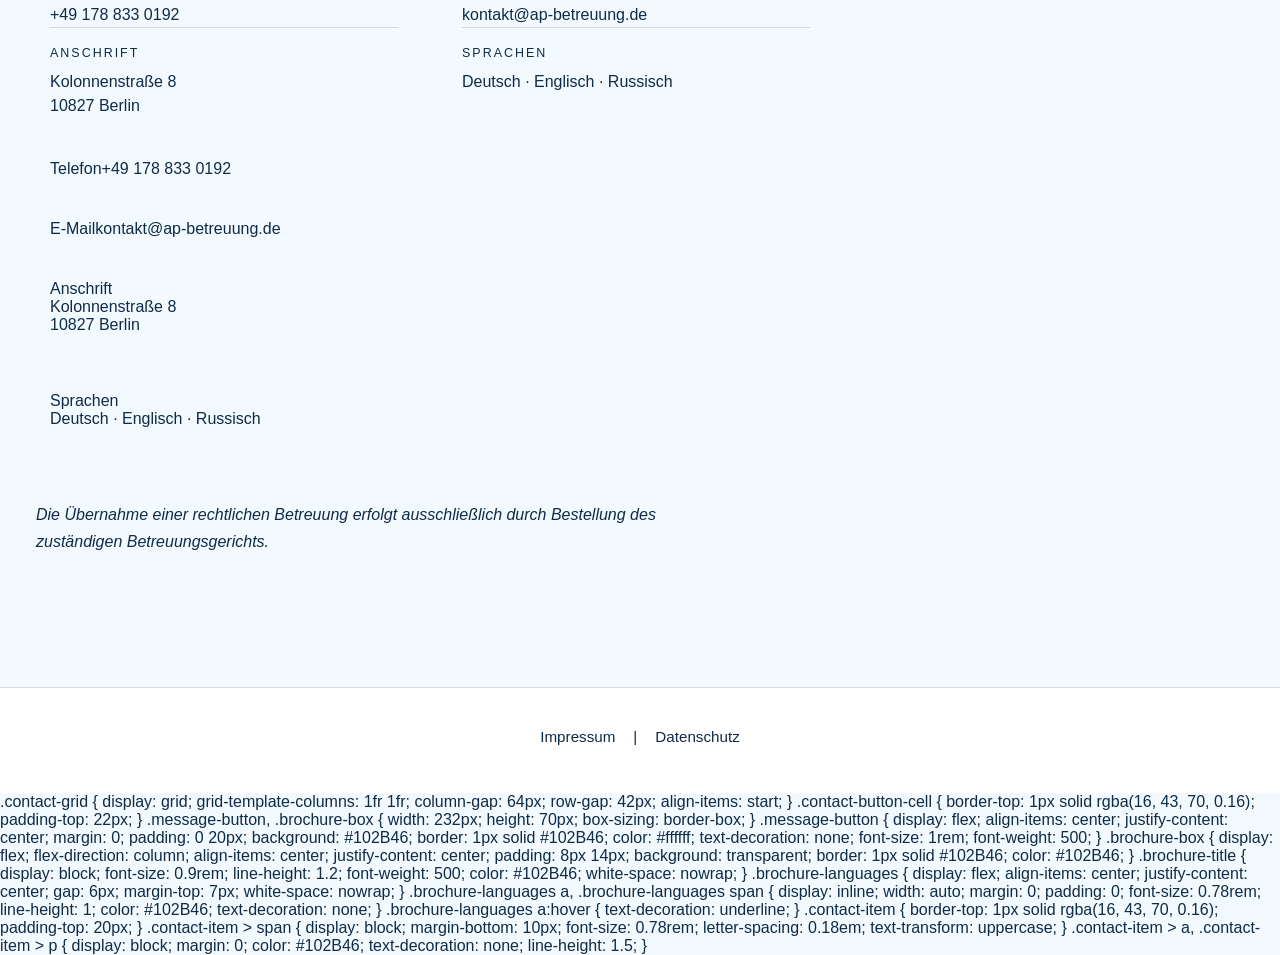
==== commit 4c8077e7: "Update index.html" ====
--- a/index.html
+++ b/index.html
@@ -138,27 +138,77 @@
   </footer>
 </body>
 </html>
-.brochure-area {
+.contact-grid {
+  display: grid;
+  grid-template-columns: 1fr 1fr;
+  column-gap: 64px;
+  row-gap: 42px;
+  align-items: start;
+}
+
+.contact-button-cell {
+  border-top: 1px solid rgba(16, 43, 70, 0.16);
+  padding-top: 22px;
+}
+
+.message-button,
+.brochure-box {
+  width: 232px;
+  height: 70px;
+  box-sizing: border-box;
+}
+
+.message-button {
+  display: flex;
+  align-items: center;
+  justify-content: center;
+  margin: 0;
+  padding: 0 20px;
+  background: #102B46;
+  border: 1px solid #102B46;
+  color: #ffffff;
+  text-decoration: none;
+  font-size: 1rem;
+  font-weight: 500;
+}
+
+.brochure-box {
   display: flex;
   flex-direction: column;
-  align-items: flex-start;
+  align-items: center;
+  justify-content: center;
+  padding: 8px 14px;
+  background: transparent;
+  border: 1px solid #102B46;
+  color: #102B46;
 }
 
 .brochure-title {
-  font-size: 1rem;
+  display: block;
+  font-size: 0.9rem;
+  line-height: 1.2;
   font-weight: 500;
   color: #102B46;
+  white-space: nowrap;
 }
 
 .brochure-languages {
   display: flex;
   align-items: center;
-  gap: 8px;
-  margin-top: 8px;
-  font-size: 0.9rem;
-}
-
-.brochure-languages a {
+  justify-content: center;
+  gap: 6px;
+  margin-top: 7px;
+  white-space: nowrap;
+}
+
+.brochure-languages a,
+.brochure-languages span {
+  display: inline;
+  width: auto;
+  margin: 0;
+  padding: 0;
+  font-size: 0.78rem;
+  line-height: 1;
   color: #102B46;
   text-decoration: none;
 }
@@ -167,43 +217,24 @@
   text-decoration: underline;
 }
 
-.brochure-languages span {
-  opacity: 0.45;
-}
-.brochure-languages {
-  display: flex !important;
-  flex-direction: row !important;
-  align-items: center;
-  gap: 8px;
-  margin-top: 8px;
-  font-size: 0.9rem;
-  white-space: nowrap;
-}
-
-.brochure-languages a,
-.brochure-languages span {
-  display: inline !important;
-  width: auto !important;
-  margin: 0 !important;
-}
-.brochure-title {
+.contact-item {
+  border-top: 1px solid rgba(16, 43, 70, 0.16);
+  padding-top: 20px;
+}
+
+.contact-item > span {
   display: block;
-}
-
-.brochure-languages {
-  display: flex !important;
-  flex-direction: row !important;
-  align-items: center;
-  gap: 8px;
-  margin: 8px 0 0 0 !important;
-  padding: 0 !important;
-  white-space: nowrap;
-}
-
-.brochure-languages a,
-.brochure-languages span {
-  display: inline !important;
-  width: auto !important;
-  margin: 0 !important;
-  padding: 0 !important;
-}
+  margin-bottom: 10px;
+  font-size: 0.78rem;
+  letter-spacing: 0.18em;
+  text-transform: uppercase;
+}
+
+.contact-item > a,
+.contact-item > p {
+  display: block;
+  margin: 0;
+  color: #102B46;
+  text-decoration: none;
+  line-height: 1.5;
+}
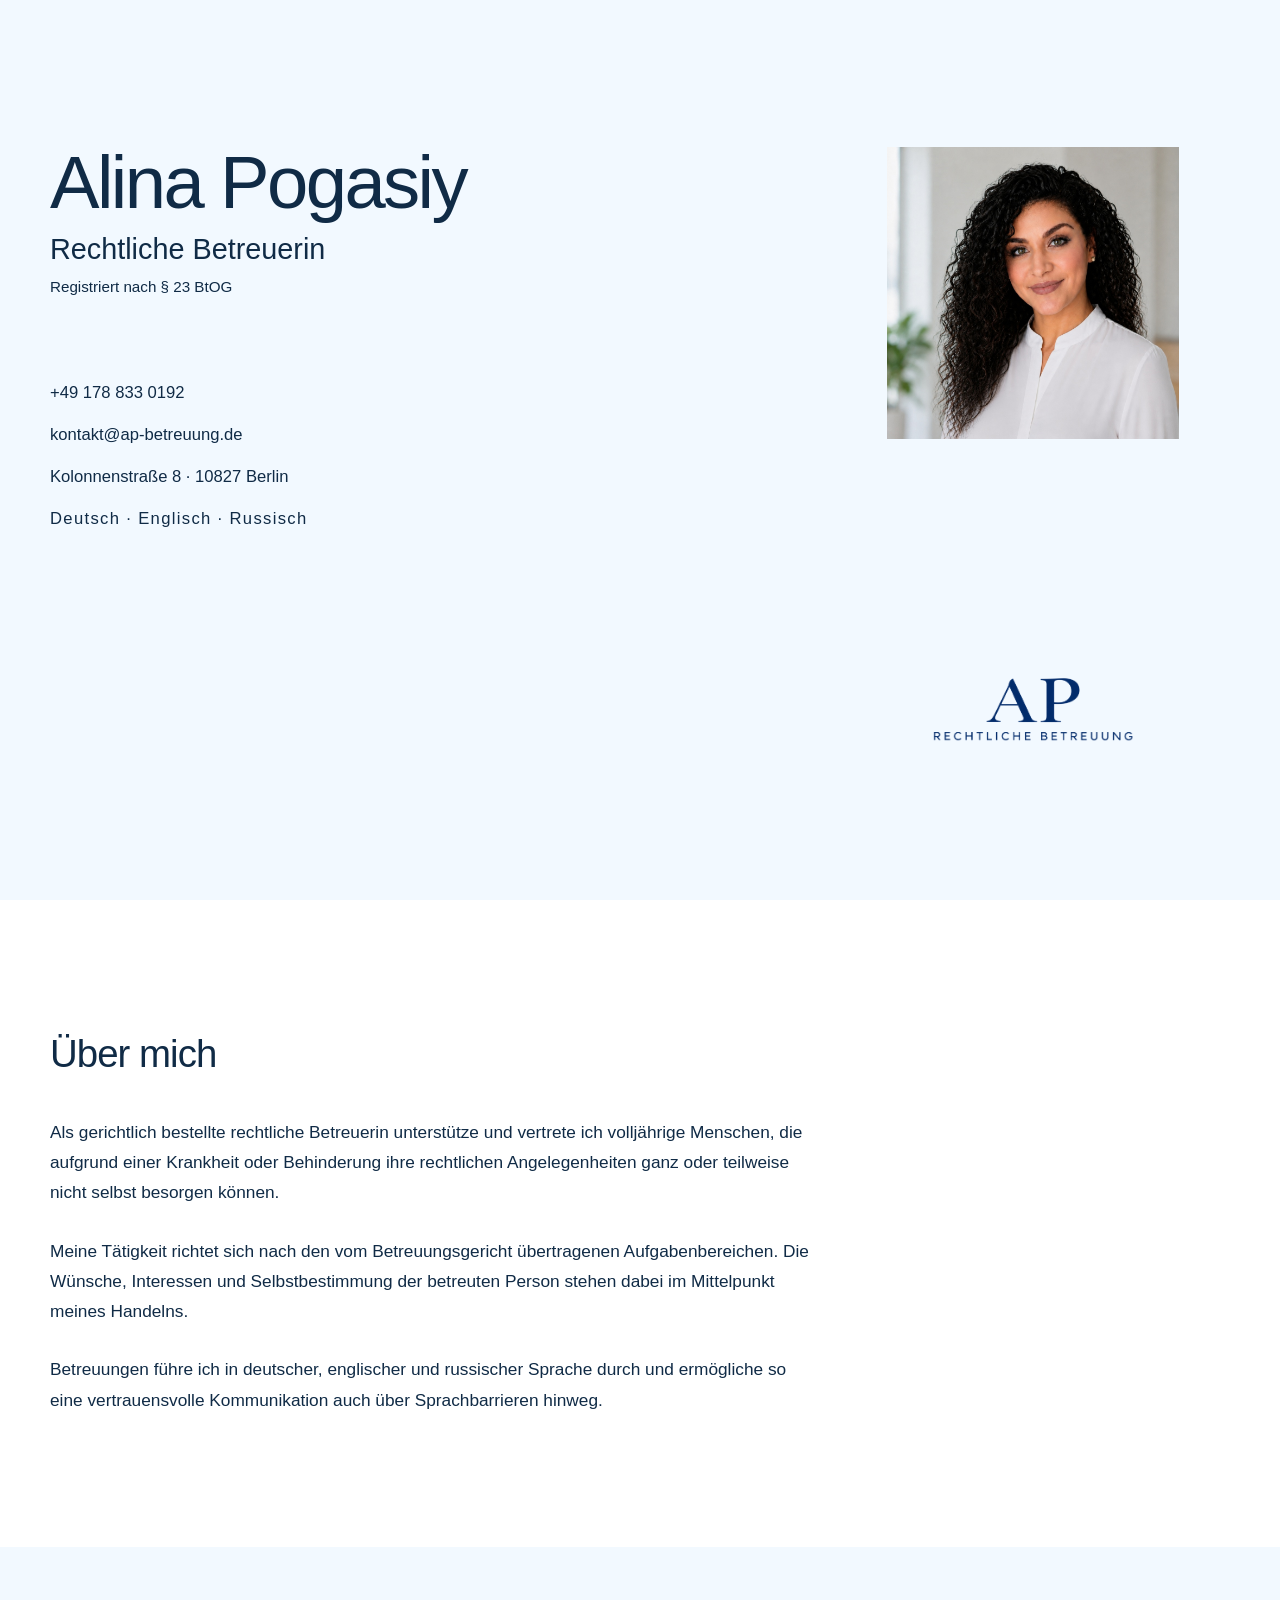
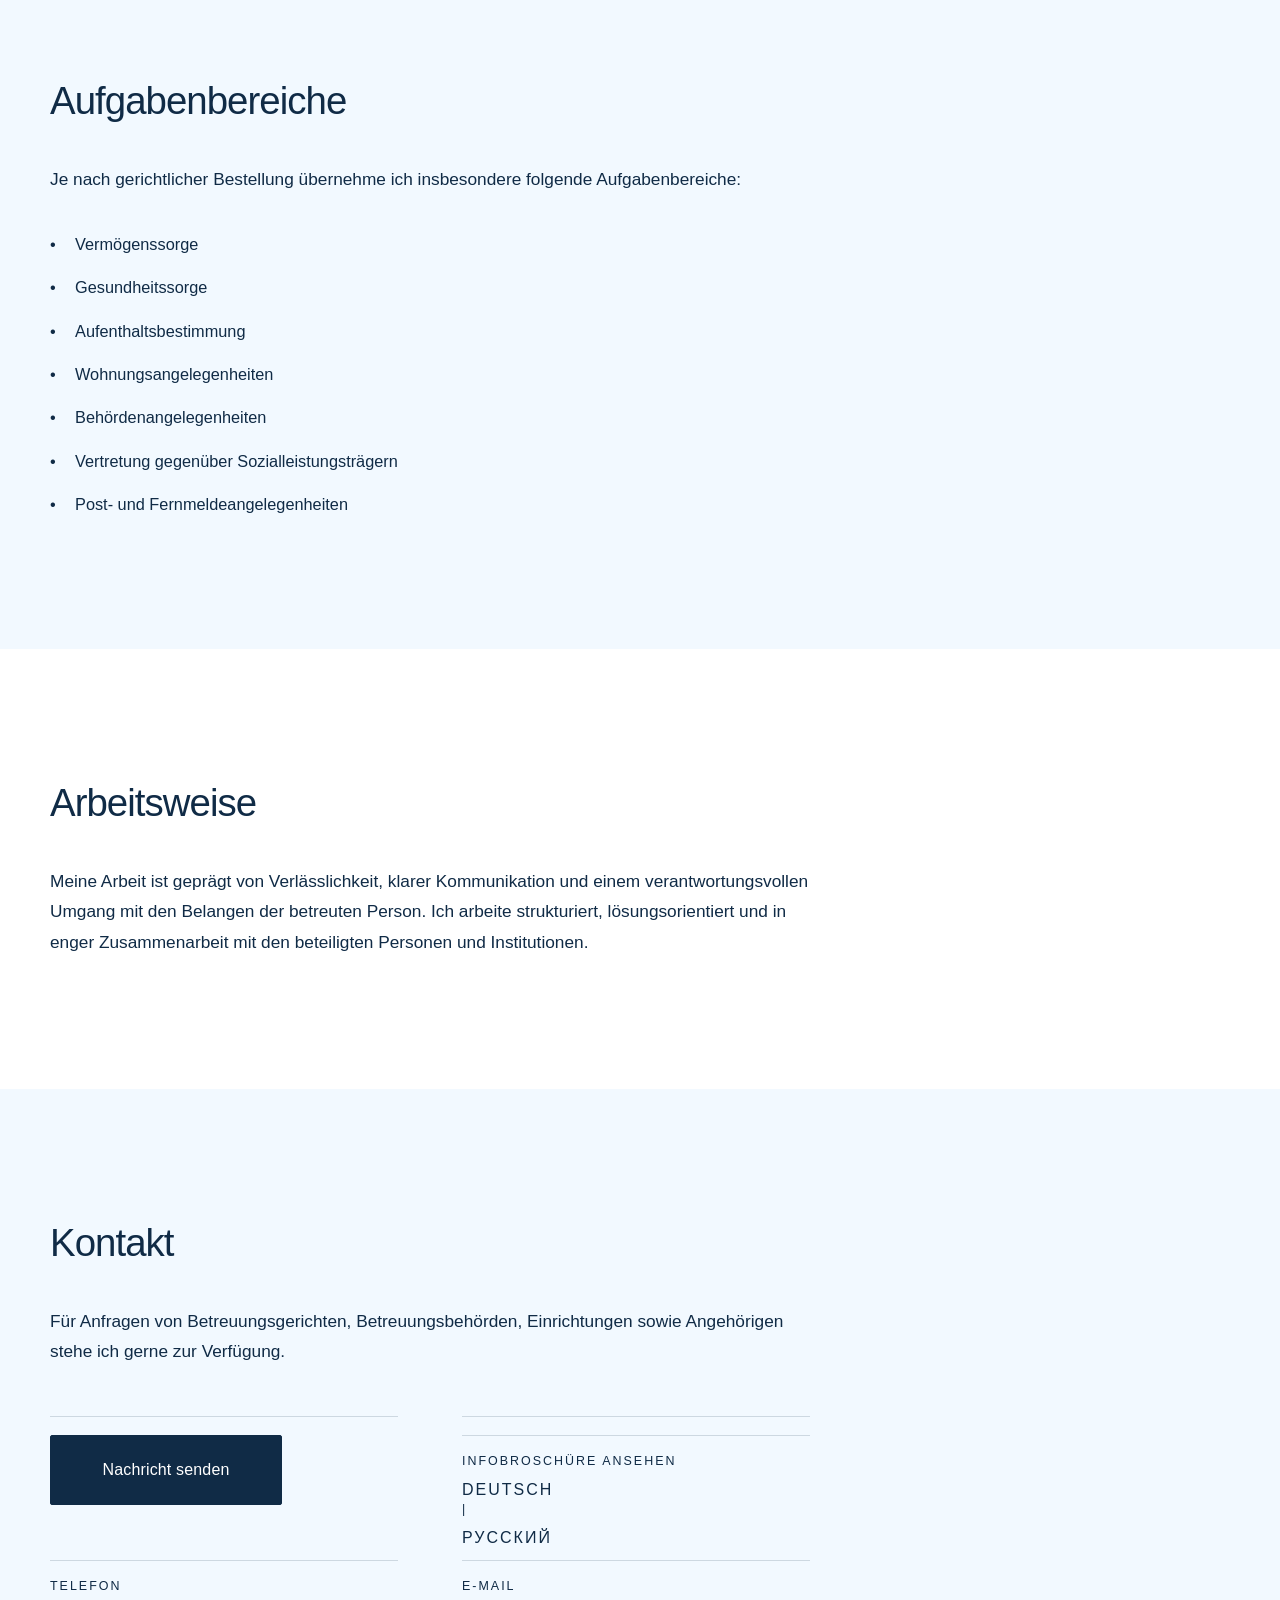
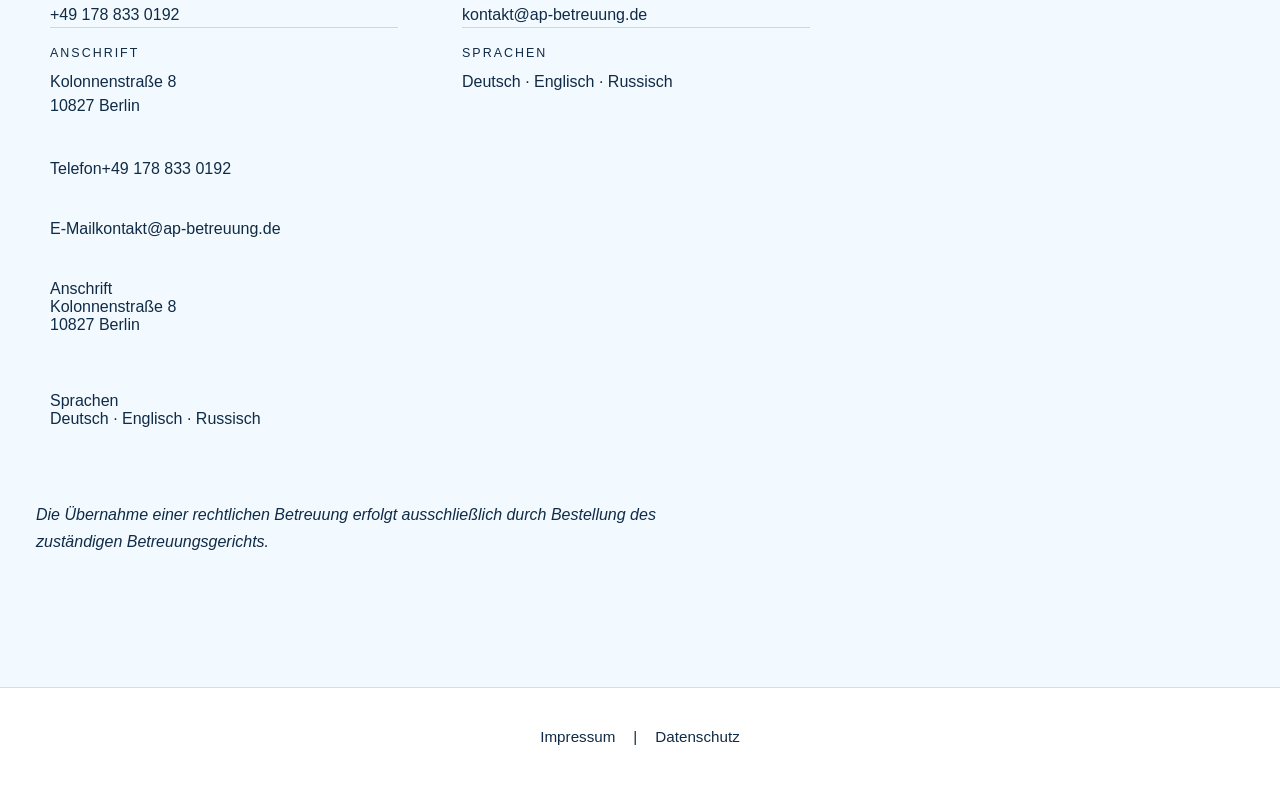
==== commit a96743f3: "Update index.html" ====
--- a/index.html
+++ b/index.html
@@ -138,103 +138,3 @@
   </footer>
 </body>
 </html>
-.contact-grid {
-  display: grid;
-  grid-template-columns: 1fr 1fr;
-  column-gap: 64px;
-  row-gap: 42px;
-  align-items: start;
-}
-
-.contact-button-cell {
-  border-top: 1px solid rgba(16, 43, 70, 0.16);
-  padding-top: 22px;
-}
-
-.message-button,
-.brochure-box {
-  width: 232px;
-  height: 70px;
-  box-sizing: border-box;
-}
-
-.message-button {
-  display: flex;
-  align-items: center;
-  justify-content: center;
-  margin: 0;
-  padding: 0 20px;
-  background: #102B46;
-  border: 1px solid #102B46;
-  color: #ffffff;
-  text-decoration: none;
-  font-size: 1rem;
-  font-weight: 500;
-}
-
-.brochure-box {
-  display: flex;
-  flex-direction: column;
-  align-items: center;
-  justify-content: center;
-  padding: 8px 14px;
-  background: transparent;
-  border: 1px solid #102B46;
-  color: #102B46;
-}
-
-.brochure-title {
-  display: block;
-  font-size: 0.9rem;
-  line-height: 1.2;
-  font-weight: 500;
-  color: #102B46;
-  white-space: nowrap;
-}
-
-.brochure-languages {
-  display: flex;
-  align-items: center;
-  justify-content: center;
-  gap: 6px;
-  margin-top: 7px;
-  white-space: nowrap;
-}
-
-.brochure-languages a,
-.brochure-languages span {
-  display: inline;
-  width: auto;
-  margin: 0;
-  padding: 0;
-  font-size: 0.78rem;
-  line-height: 1;
-  color: #102B46;
-  text-decoration: none;
-}
-
-.brochure-languages a:hover {
-  text-decoration: underline;
-}
-
-.contact-item {
-  border-top: 1px solid rgba(16, 43, 70, 0.16);
-  padding-top: 20px;
-}
-
-.contact-item > span {
-  display: block;
-  margin-bottom: 10px;
-  font-size: 0.78rem;
-  letter-spacing: 0.18em;
-  text-transform: uppercase;
-}
-
-.contact-item > a,
-.contact-item > p {
-  display: block;
-  margin: 0;
-  color: #102B46;
-  text-decoration: none;
-  line-height: 1.5;
-}
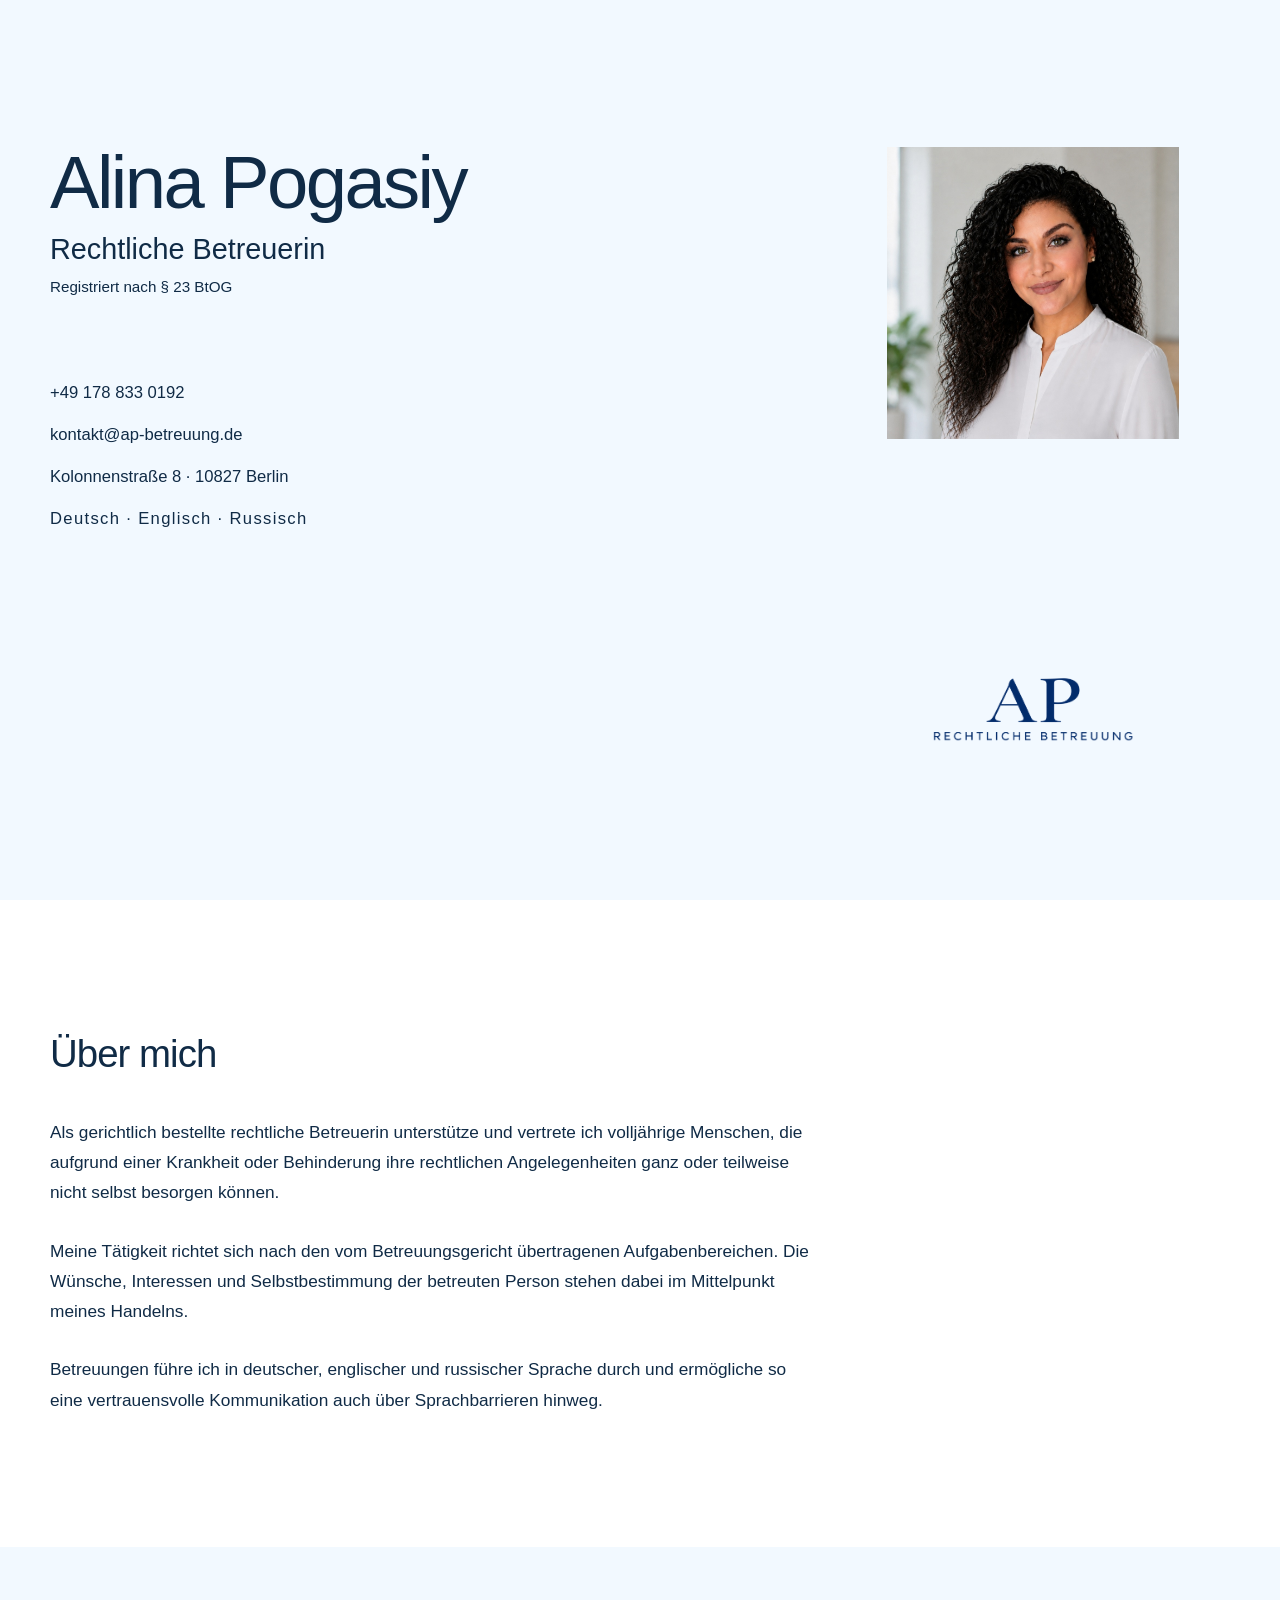
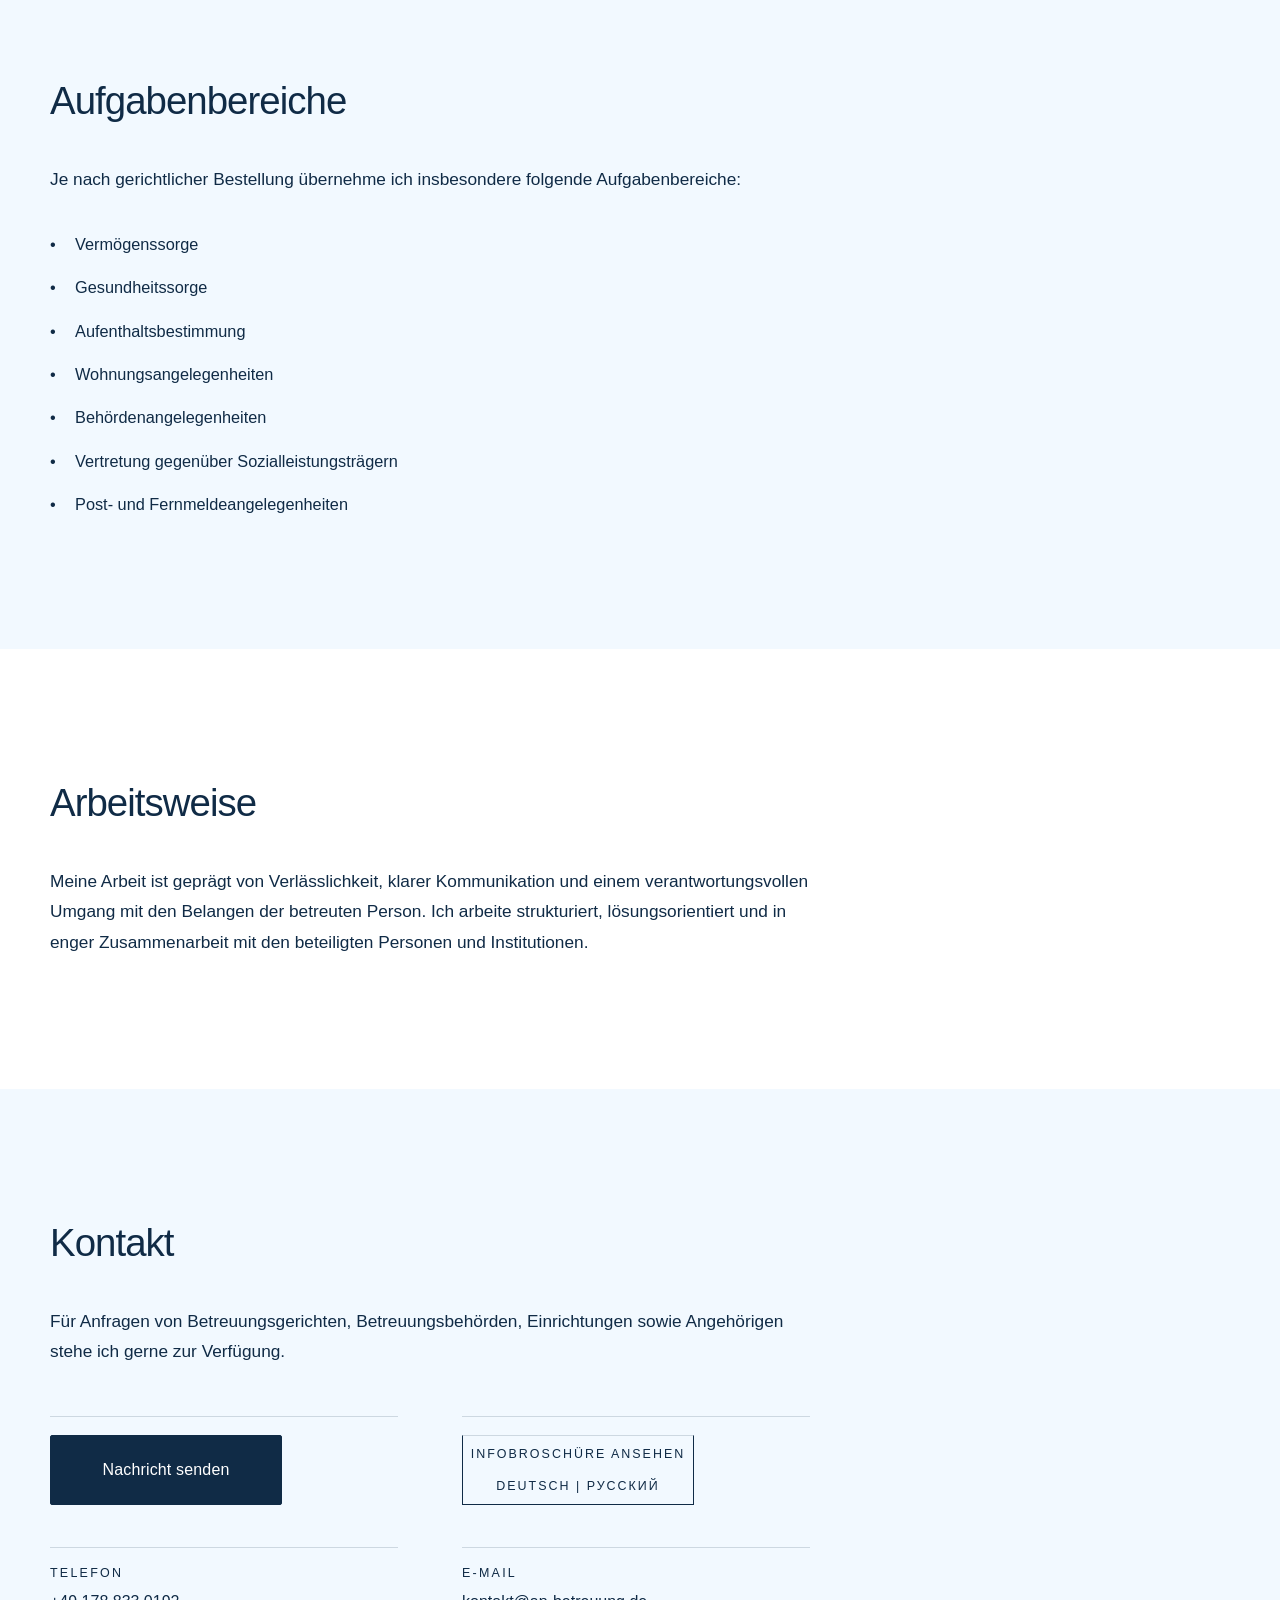
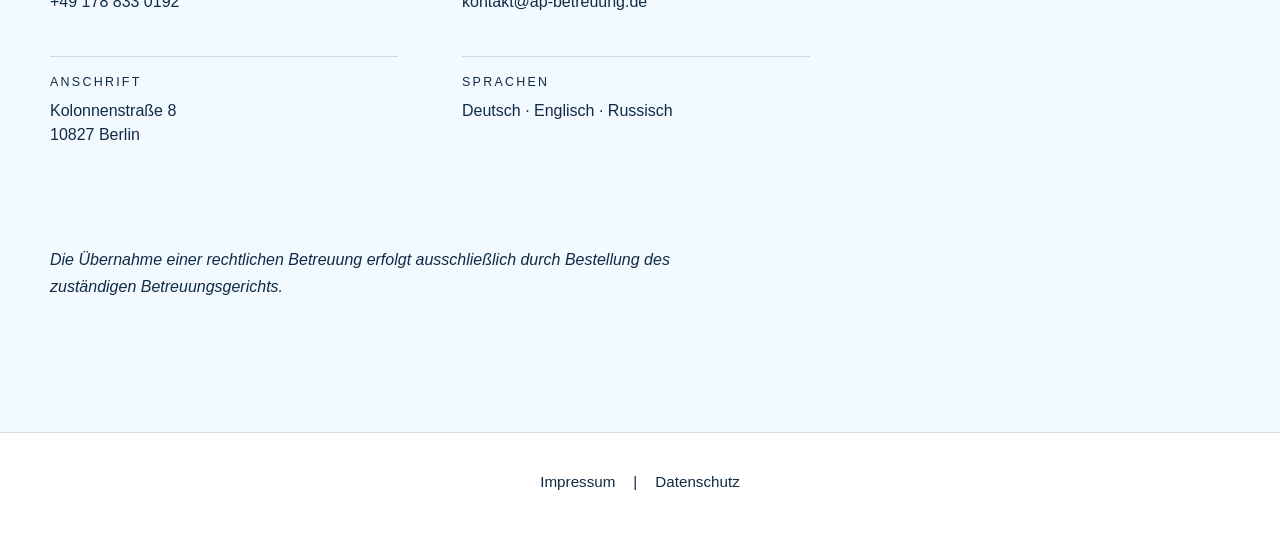
==== commit 3473e4bc: "Update index.html" ====
--- a/index.html
+++ b/index.html
@@ -118,15 +118,7 @@
 </div>
   </div>
 
-  <div><span>Telefon</span><a href="tel:+491788330192">+49 178 833 0192</a></div>
-
-  <div><span>E-Mail</span><a href="mailto:kontakt@ap-betreuung.de">kontakt@ap-betreuung.de</a></div>
-
-  <div><span>Anschrift</span><p>Kolonnenstraße 8<br>10827 Berlin</p></div>
-
-  <div><span>Sprachen</span><p>Deutsch · Englisch · Russisch</p></div>
-</div>
-          </div>
+  
           <p class="court-note">Die Übernahme einer rechtlichen Betreuung erfolgt ausschließlich durch Bestellung des zuständigen Betreuungsgerichts.</p>
         </div>
       </div>
--- a/style.css
+++ b/style.css
@@ -448,3 +448,103 @@
 .brochure-button .brochure-languages a:hover {
   text-decoration: underline;
 }
+.contact-grid {
+  display: grid;
+  grid-template-columns: 1fr 1fr;
+  column-gap: 64px;
+  row-gap: 42px;
+  align-items: start;
+}
+
+.contact-button-cell {
+  border-top: 1px solid rgba(16, 43, 70, 0.16);
+  padding-top: 22px;
+}
+
+.message-button,
+.brochure-box {
+  width: 232px;
+  height: 70px;
+  box-sizing: border-box;
+}
+
+.message-button {
+  display: flex;
+  align-items: center;
+  justify-content: center;
+  margin: 0;
+  padding: 0 20px;
+  background: #102B46;
+  border: 1px solid #102B46;
+  color: #ffffff;
+  text-decoration: none;
+  font-size: 1rem;
+  font-weight: 500;
+}
+
+.brochure-box {
+  display: flex;
+  flex-direction: column;
+  align-items: center;
+  justify-content: center;
+  padding: 8px 14px;
+  background: transparent;
+  border: 1px solid #102B46;
+  color: #102B46;
+}
+
+.brochure-title {
+  display: block;
+  font-size: 0.9rem;
+  line-height: 1.2;
+  font-weight: 500;
+  color: #102B46;
+  white-space: nowrap;
+}
+
+.brochure-languages {
+  display: flex;
+  align-items: center;
+  justify-content: center;
+  gap: 6px;
+  margin-top: 7px;
+  white-space: nowrap;
+}
+
+.brochure-languages a,
+.brochure-languages span {
+  display: inline;
+  width: auto;
+  margin: 0;
+  padding: 0;
+  font-size: 0.78rem;
+  line-height: 1;
+  color: #102B46;
+  text-decoration: none;
+}
+
+.brochure-languages a:hover {
+  text-decoration: underline;
+}
+
+.contact-item {
+  border-top: 1px solid rgba(16, 43, 70, 0.16);
+  padding-top: 20px;
+}
+
+.contact-item > span {
+  display: block;
+  margin-bottom: 10px;
+  font-size: 0.78rem;
+  letter-spacing: 0.18em;
+  text-transform: uppercase;
+}
+
+.contact-item > a,
+.contact-item > p {
+  display: block;
+  margin: 0;
+  color: #102B46;
+  text-decoration: none;
+  line-height: 1.5;
+}
